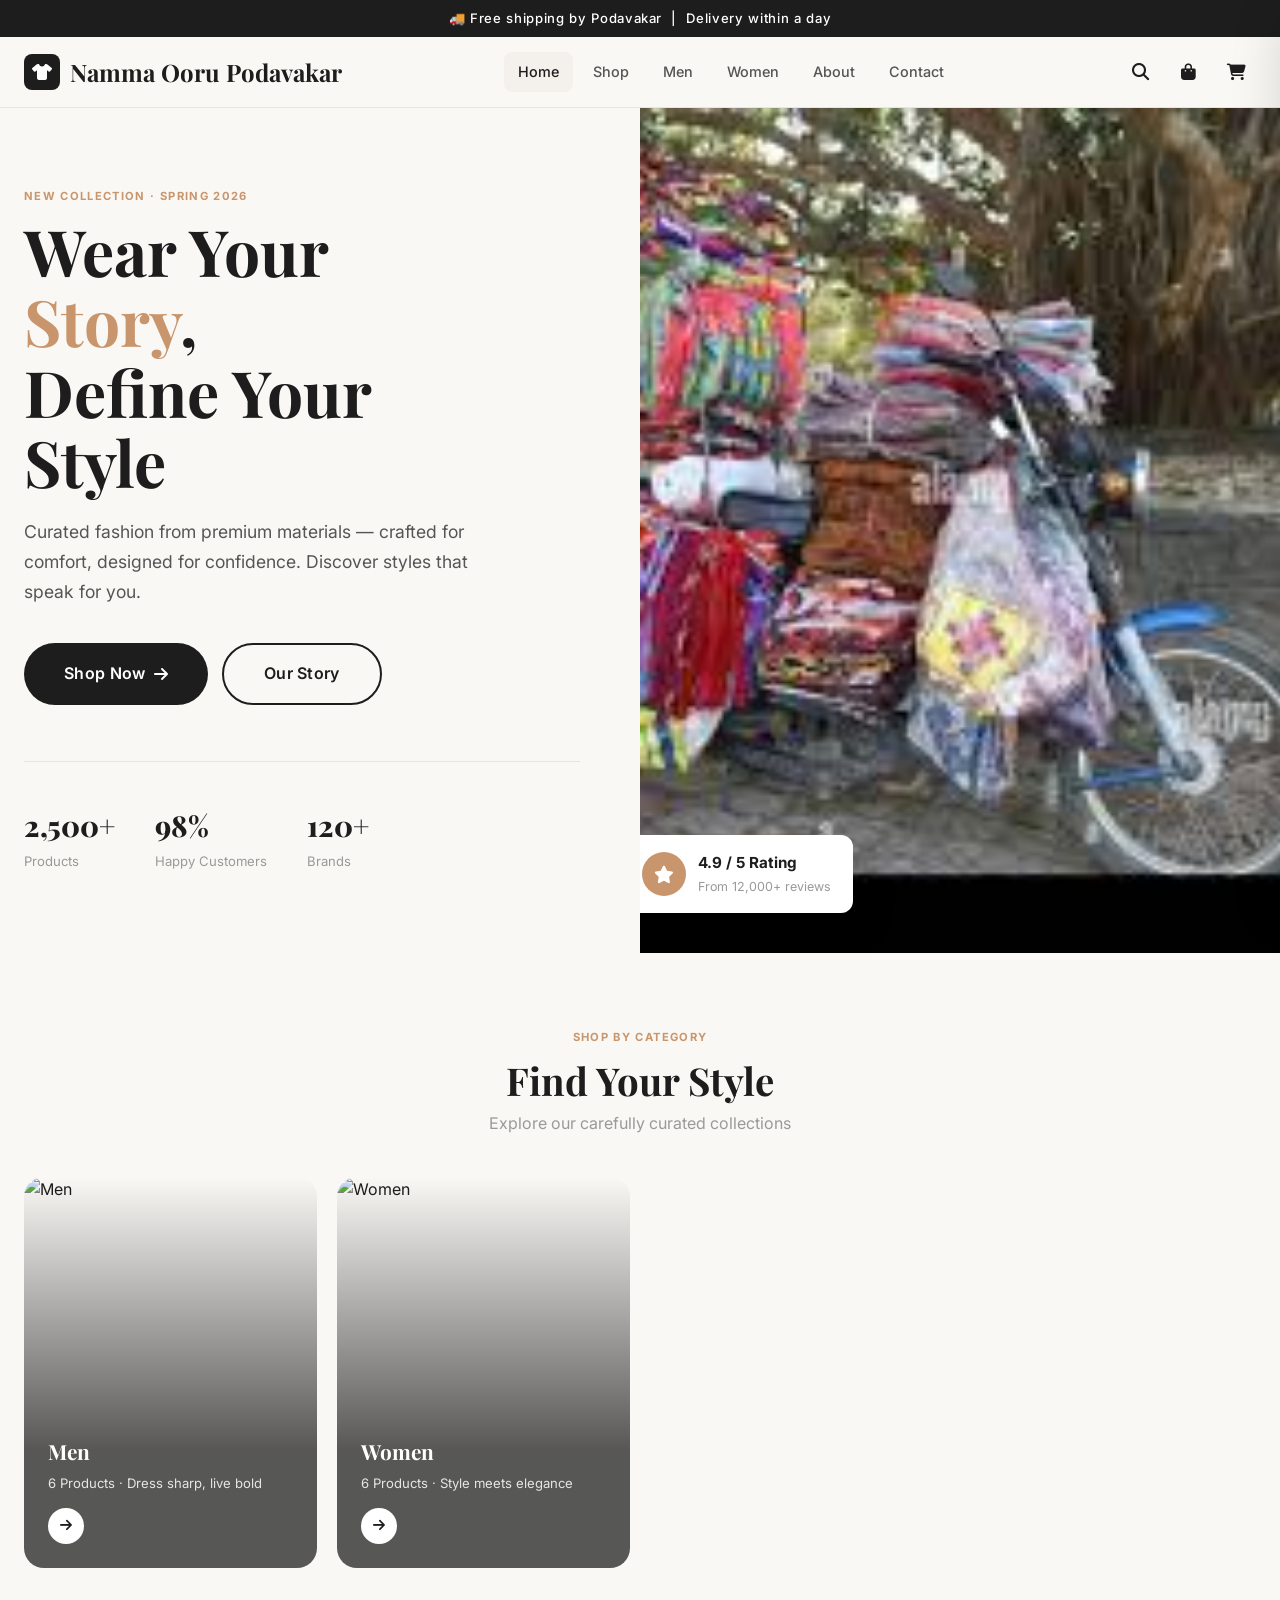
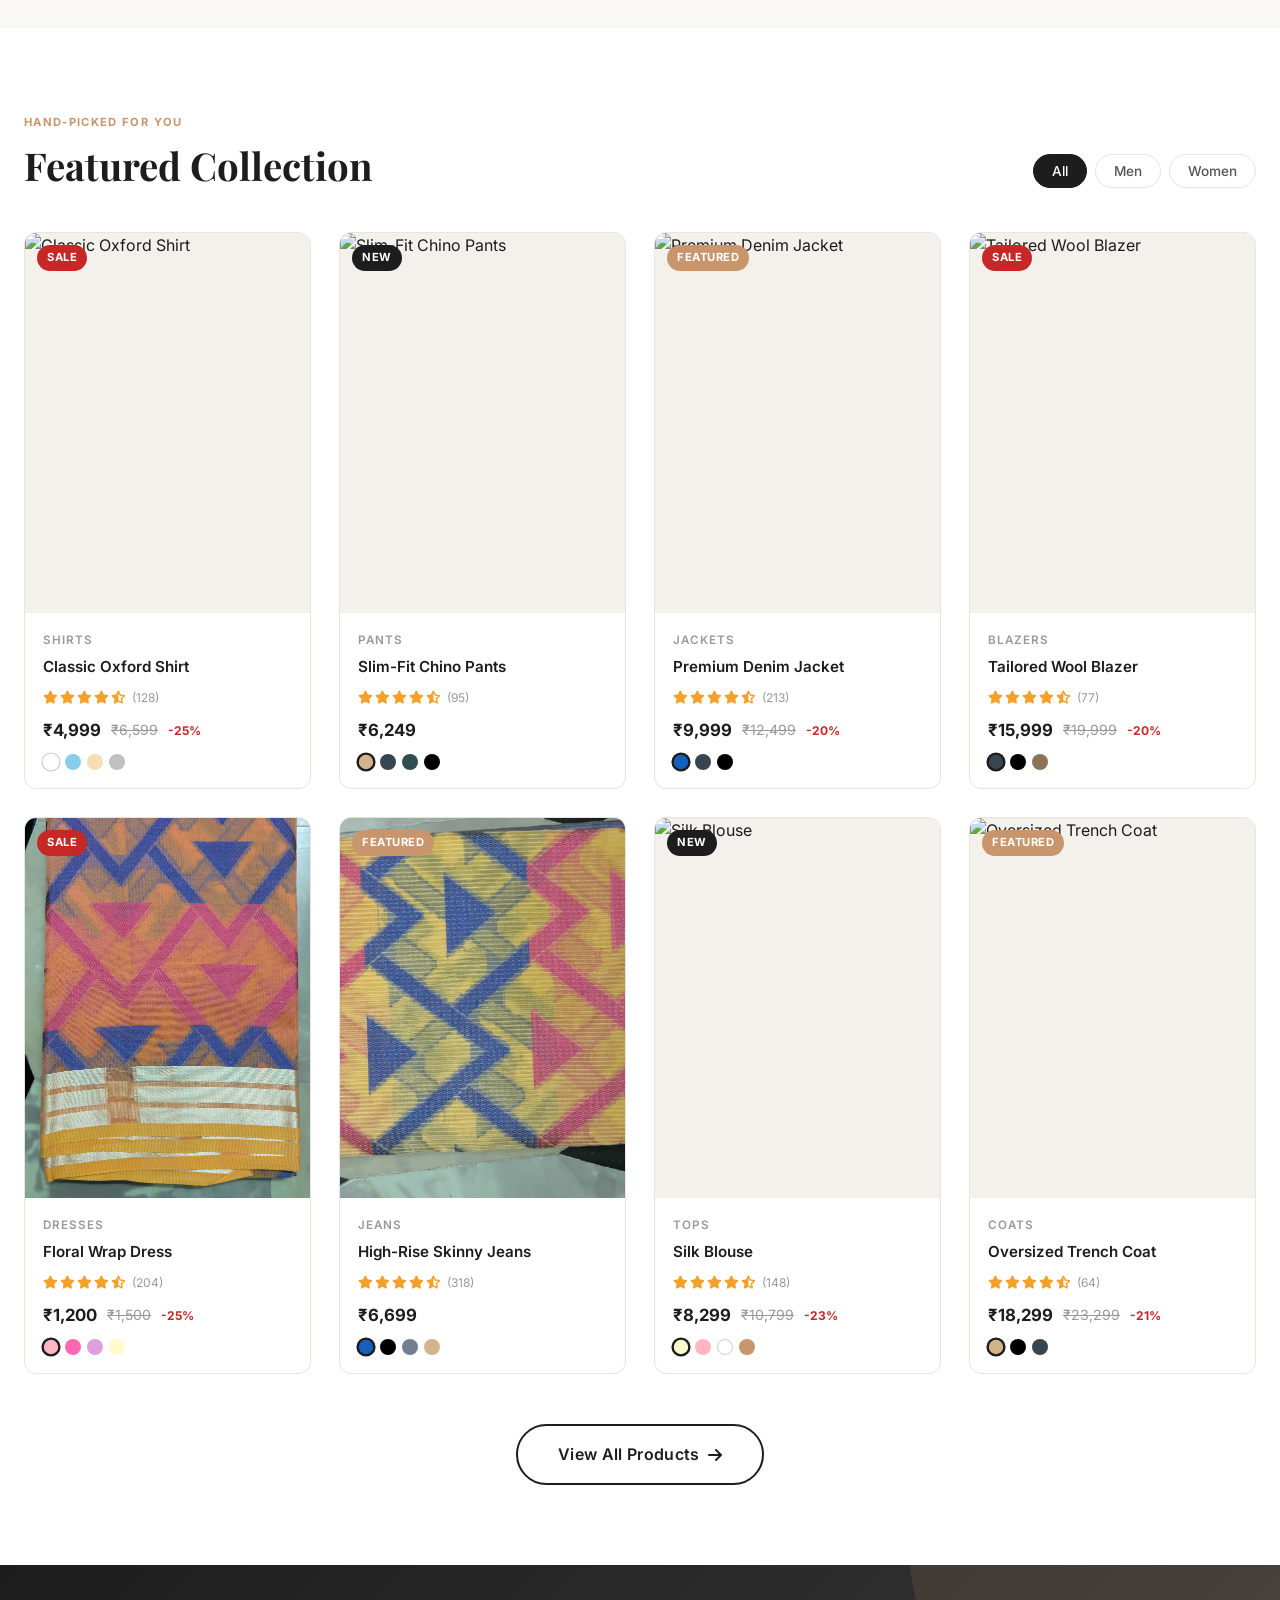
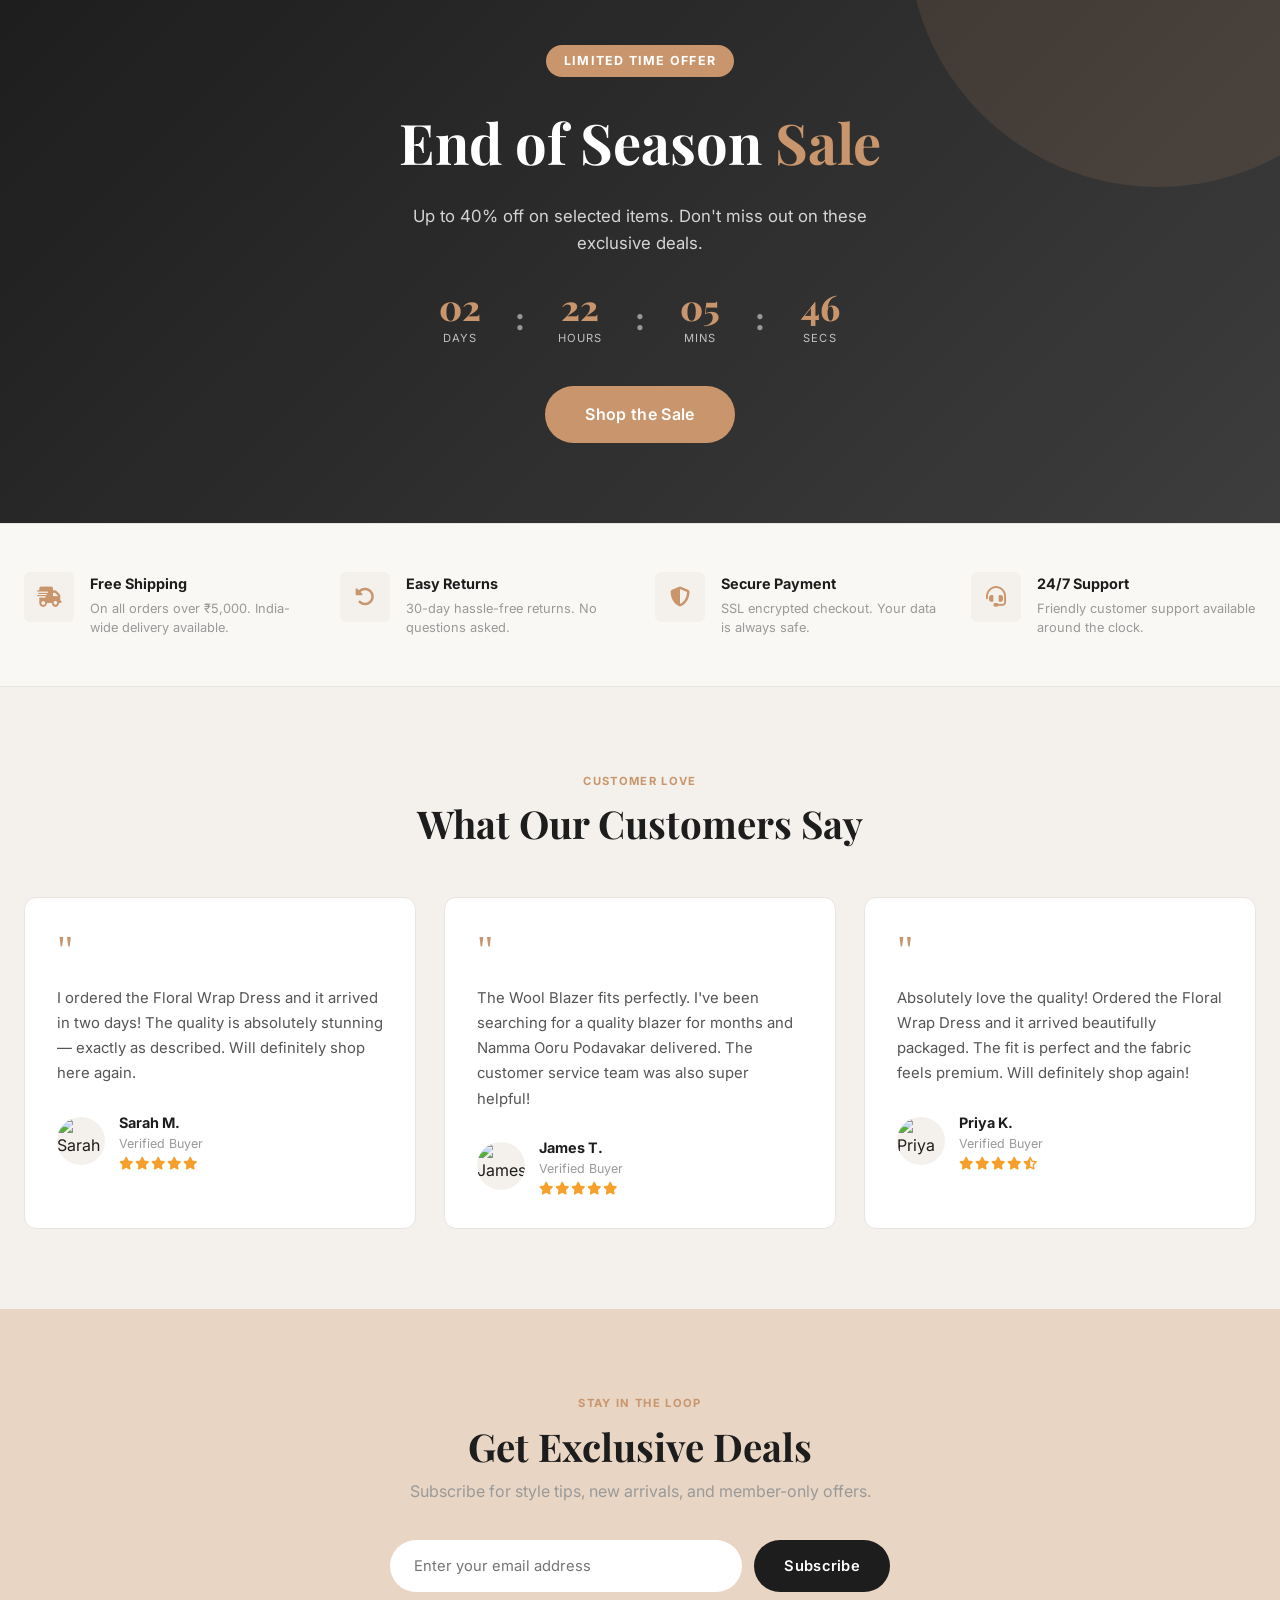
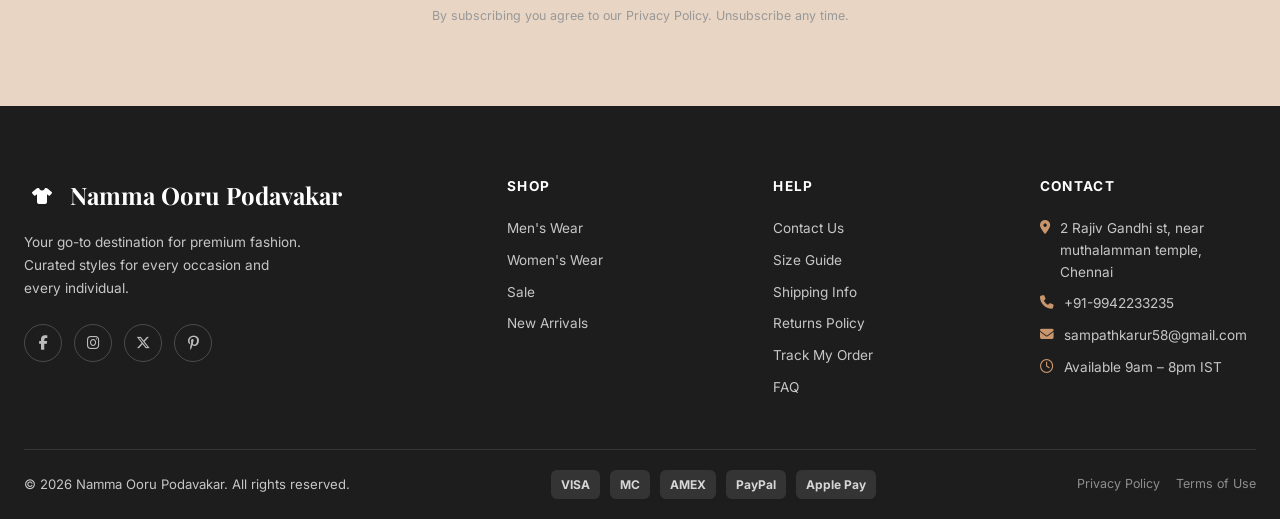
==== index.html @ 74f34538 "My first commit" ====
<!DOCTYPE html>
<html lang="en">
<head>
  <meta charset="UTF-8">
  <meta name="viewport" content="width=device-width, initial-scale=1.0">
  <meta name="description" content="Namma Ooru Podavakar — Premium fashion for men and women. Shop the latest trends with free shipping over ₹5,000.">
  <meta name="keywords" content="fashion, clothing, men, women, online shop">
  <meta property="og:title" content="Namma Ooru Podavakar — Wear Your Story">
  <meta property="og:description" content="Premium clothing for every style and occasion.">
  <meta property="og:type" content="website">
  <title>Namma Ooru Podavakar — Wear Your Story</title>
  <!-- Fonts -->
  <link rel="preconnect" href="https://fonts.googleapis.com">
  <link rel="preconnect" href="https://fonts.gstatic.com" crossorigin>
  <link href="https://fonts.googleapis.com/css2?family=Inter:wght@400;500;600;700;800&family=Playfair+Display:wght@400;700;800&display=swap" rel="stylesheet">
  <!-- Icons -->
  <link rel="stylesheet" href="https://cdnjs.cloudflare.com/ajax/libs/font-awesome/6.5.0/css/all.min.css">
  <!-- Styles -->
  <link rel="stylesheet" href="css/style.css">
</head>
<body>

<!-- Announcement Bar -->
<div class="announcement-bar">
  🚚 Free shipping by Podavakar &nbsp;|&nbsp; Delivery within a day
</div>

<!-- Header -->
<header class="site-header" id="siteHeader">
  <div class="container">
    <div class="header-inner">
      <a href="index.html" class="logo">
        <div class="logo-icon"><i class="fa-solid fa-shirt"></i></div>
        Namma Ooru Podavakar
      </a>
      <nav class="main-nav" id="mainNav">
        <a href="index.html">Home</a>
        <a href="shop.html">Shop</a>
        <a href="shop.html?cat=men">Men</a>
        <a href="shop.html?cat=women">Women</a>
        <a href="about.html">About</a>
        <a href="contact.html">Contact</a>
      </nav>
      <div class="header-actions">
        <button class="icon-btn" aria-label="Search" id="searchToggle">
          <i class="fa-solid fa-magnifying-glass"></i>
        </button>
        <a href="cart.html" class="icon-btn" aria-label="Cart" style="position:relative;">
          <i class="fa-solid fa-bag-shopping"></i>
          <span class="cart-badge" style="display:none;">0</span>
        </a>
        <button class="icon-btn" aria-label="Open Cart Drawer" data-open-cart>
          <i class="fa-solid fa-cart-shopping"></i>
          <span class="cart-badge" style="display:none;">0</span>
        </button>
        <div class="menu-toggle" id="menuToggle" aria-label="Menu">
          <span></span><span></span><span></span>
        </div>
      </div>
    </div>
  </div>
</header>

<!-- Search Bar (hidden by default) -->
<div id="searchBar" style="display:none;background:var(--white);border-bottom:1px solid var(--border);padding:14px 0;">
  <div class="container">
    <form onsubmit="handleSearch(event)" style="display:flex;gap:10px;max-width:600px;margin:0 auto;">
      <input type="search" id="searchInput" placeholder="Search for shirts, dresses, jackets…"
        style="flex:1;padding:12px 18px;border:2px solid var(--border);border-radius:50px;font-size:.9rem;outline:none;background:var(--bg-light);">
      <button class="btn btn-primary btn-sm" type="submit">Search</button>
      <button type="button" onclick="document.getElementById('searchBar').style.display='none'" class="btn btn-outline btn-sm">✕</button>
    </form>
  </div>
</div>

<!-- ==================== HERO ==================== -->
<section class="hero">
  <div class="container" style="display:contents;">
    <div class="hero-content" style="padding-left:max(24px, calc((100vw - 1280px)/2 + 24px));">
      <span class="tag">New Collection · Spring 2026</span>
      <h1 class="hero-title">
        Wear Your<br><span>Story</span>,<br>Define Your<br>Style
      </h1>
      <p class="hero-desc">
        Curated fashion from premium materials — crafted for comfort, designed for confidence.
        Discover styles that speak for you.
      </p>
      <div class="hero-actions">
        <a href="shop.html" class="btn btn-primary btn-lg">
          Shop Now <i class="fa-solid fa-arrow-right"></i>
        </a>
        <a href="about.html" class="btn btn-outline btn-lg">Our Story</a>
      </div>
      <div class="hero-stats">
        <div class="hero-stat"><strong>2,500+</strong><span>Products</span></div>
        <div class="hero-stat"><strong>98%</strong><span>Happy Customers</span></div>
        <div class="hero-stat"><strong>120+</strong><span>Brands</span></div>
      </div>
    </div>
    <div class="hero-image">
      <img src="images/main_page.jpg" alt="Fashion model" loading="eager">
      <div class="hero-image-badge">
        <div class="badge-icon"><i class="fa-solid fa-star"></i></div>
        <div>
          <strong>4.9 / 5 Rating</strong>
          <span>From 12,000+ reviews</span>
        </div>
      </div>
    </div>
  </div>
</section>

<!-- ==================== CATEGORIES ==================== -->
<section class="categories-section section-pad" style="padding-top:70px;">
  <div class="container">
    <div class="text-center" style="margin-bottom:40px;">
      <span class="tag">Shop by Category</span>
      <h2 class="section-title">Find Your Style</h2>
      <p class="section-subtitle">Explore our carefully curated collections</p>
    </div>
    <div class="categories-grid" id="categoriesGrid">
      <!-- Rendered by JS -->
    </div>
  </div>
</section>

<!-- ==================== FEATURED PRODUCTS ==================== -->
<section class="products-section">
  <div class="container">
    <div class="section-header">
      <div>
        <span class="tag">Hand-Picked For You</span>
        <h2 class="section-title">Featured Collection</h2>
      </div>
      <div class="filter-tabs">
        <button class="filter-tab active" data-filter="all">All</button>
        <button class="filter-tab" data-filter="men">Men</button>
        <button class="filter-tab" data-filter="women">Women</button>
      </div>
    </div>
    <div class="products-grid" id="featuredGrid">
      <!-- Rendered by JS -->
    </div>
    <div class="text-center" style="margin-top:50px;">
      <a href="shop.html" class="btn btn-outline btn-lg">View All Products <i class="fa-solid fa-arrow-right"></i></a>
    </div>
  </div>
</section>

<!-- ==================== PROMO BANNER ==================== -->
<section class="promo-banner">
  <div class="container">
    <div class="promo-badge">Limited Time Offer</div>
    <h2 class="promo-title">End of Season <span>Sale</span></h2>
    <p class="promo-desc">Up to 40% off on selected items. Don't miss out on these exclusive deals.</p>
    <div class="countdown" id="countdown">
      <div class="countdown-unit"><span class="countdown-num" id="cd-days">00</span><span class="countdown-label">Days</span></div>
      <span class="countdown-sep">:</span>
      <div class="countdown-unit"><span class="countdown-num" id="cd-hours">00</span><span class="countdown-label">Hours</span></div>
      <span class="countdown-sep">:</span>
      <div class="countdown-unit"><span class="countdown-num" id="cd-mins">00</span><span class="countdown-label">Mins</span></div>
      <span class="countdown-sep">:</span>
      <div class="countdown-unit"><span class="countdown-num" id="cd-secs">00</span><span class="countdown-label">Secs</span></div>
    </div>
    <a href="shop.html?filter=sale" class="btn btn-secondary btn-lg">Shop the Sale</a>
  </div>
</section>

<!-- ==================== FEATURES ==================== -->
<section class="features-strip">
  <div class="container">
    <div class="features-grid">
      <div class="feature-item">
        <div class="feature-icon"><i class="fa-solid fa-truck-fast"></i></div>
        <div>
          <h4>Free Shipping</h4>
          <p>On all orders over ₹5,000. India-wide delivery available.</p>
        </div>
      </div>
      <div class="feature-item">
        <div class="feature-icon"><i class="fa-solid fa-rotate-left"></i></div>
        <div>
          <h4>Easy Returns</h4>
          <p>30-day hassle-free returns. No questions asked.</p>
        </div>
      </div>
      <div class="feature-item">
        <div class="feature-icon"><i class="fa-solid fa-shield-halved"></i></div>
        <div>
          <h4>Secure Payment</h4>
          <p>SSL encrypted checkout. Your data is always safe.</p>
        </div>
      </div>
      <div class="feature-item">
        <div class="feature-icon"><i class="fa-solid fa-headset"></i></div>
        <div>
          <h4>24/7 Support</h4>
          <p>Friendly customer support available around the clock.</p>
        </div>
      </div>
    </div>
  </div>
</section>

<!-- ==================== TESTIMONIALS ==================== -->
<section class="testimonials-section">
  <div class="container">
    <div class="text-center">
      <span class="tag">Customer Love</span>
      <h2 class="section-title">What Our Customers Say</h2>
    </div>
    <div class="testimonials-grid">
      <div class="testimonial-card">
        <div class="testimonial-quote">"</div>
        <p class="testimonial-text">I ordered the Floral Wrap Dress and it arrived in two days! The quality is absolutely stunning — exactly as described. Will definitely shop here again.</p>
        <div class="testimonial-author">
          <img src="https://images.unsplash.com/photo-1494790108377-be9c29b29330?w=100&q=80" alt="Sarah M." class="testimonial-avatar">
          <div>
            <div class="testimonial-author-name">Sarah M.</div>
            <div class="testimonial-author-role">Verified Buyer</div>
            <div class="stars" style="font-size:.8rem;color:#f4a02a;margin-top:4px;"><i class="fa-solid fa-star"></i><i class="fa-solid fa-star"></i><i class="fa-solid fa-star"></i><i class="fa-solid fa-star"></i><i class="fa-solid fa-star"></i></div>
          </div>
        </div>
      </div>
      <div class="testimonial-card">
        <div class="testimonial-quote">"</div>
        <p class="testimonial-text">The Wool Blazer fits perfectly. I've been searching for a quality blazer for months and Namma Ooru Podavakar delivered. The customer service team was also super helpful!</p>
        <div class="testimonial-author">
          <img src="https://images.unsplash.com/photo-1500648767791-00dcc994a43e?w=100&q=80" alt="James T." class="testimonial-avatar">
          <div>
            <div class="testimonial-author-name">James T.</div>
            <div class="testimonial-author-role">Verified Buyer</div>
            <div class="stars" style="font-size:.8rem;color:#f4a02a;margin-top:4px;"><i class="fa-solid fa-star"></i><i class="fa-solid fa-star"></i><i class="fa-solid fa-star"></i><i class="fa-solid fa-star"></i><i class="fa-solid fa-star"></i></div>
          </div>
        </div>
      </div>
      <div class="testimonial-card">
        <div class="testimonial-quote">"</div>
        <p class="testimonial-text">Absolutely love the quality! Ordered the Floral Wrap Dress and it arrived beautifully packaged. The fit is perfect and the fabric feels premium. Will definitely shop again!</p>
        <div class="testimonial-author">
          <img src="https://images.unsplash.com/photo-1580489944761-15a19d654956?w=100&q=80" alt="Priya K." class="testimonial-avatar">
          <div>
            <div class="testimonial-author-name">Priya K.</div>
            <div class="testimonial-author-role">Verified Buyer</div>
            <div class="stars" style="font-size:.8rem;color:#f4a02a;margin-top:4px;"><i class="fa-solid fa-star"></i><i class="fa-solid fa-star"></i><i class="fa-solid fa-star"></i><i class="fa-solid fa-star"></i><i class="fa-solid fa-star-half-stroke"></i></div>
          </div>
        </div>
      </div>
    </div>
  </div>
</section>

<!-- ==================== NEWSLETTER ==================== -->
<section class="newsletter-section">
  <div class="container">
    <span class="tag">Stay In The Loop</span>
    <h2 class="section-title">Get Exclusive Deals</h2>
    <p class="section-subtitle">Subscribe for style tips, new arrivals, and member-only offers.</p>
    <form class="newsletter-form" onsubmit="handleNewsletter(event)">
      <input type="email" placeholder="Enter your email address" required autocomplete="email">
      <button type="submit" class="btn btn-primary">Subscribe</button>
    </form>
    <p class="newsletter-privacy">By subscribing you agree to our <a href="#">Privacy Policy</a>. Unsubscribe any time.</p>
  </div>
</section>

<!-- ==================== FOOTER ==================== -->
<footer class="site-footer">
  <div class="container">
    <div class="footer-grid">
      <div class="footer-brand">
        <a href="index.html" class="logo"><div class="logo-icon"><i class="fa-solid fa-shirt"></i></div>Namma Ooru Podavakar</a>
        <p class="footer-desc">Your go-to destination for premium fashion. Curated styles for every occasion and every individual.</p>
        <div class="footer-social">
          <a class="social-btn" href="#" aria-label="Facebook"><i class="fa-brands fa-facebook-f"></i></a>
          <a class="social-btn" href="#" aria-label="Instagram"><i class="fa-brands fa-instagram"></i></a>
          <a class="social-btn" href="#" aria-label="Twitter/X"><i class="fa-brands fa-x-twitter"></i></a>
          <a class="social-btn" href="#" aria-label="Pinterest"><i class="fa-brands fa-pinterest-p"></i></a>
        </div>
      </div>
      <div class="footer-col">
        <h4>Shop</h4>
        <div class="footer-links">
          <a href="shop.html?cat=men">Men's Wear</a>
          <a href="shop.html?cat=women">Women's Wear</a>
          <a href="shop.html?filter=sale">Sale</a>
          <a href="shop.html?filter=new">New Arrivals</a>
        </div>
      </div>
      <div class="footer-col">
        <h4>Help</h4>
        <div class="footer-links">
          <a href="contact.html">Contact Us</a>
          <a href="#">Size Guide</a>
          <a href="#">Shipping Info</a>
          <a href="#">Returns Policy</a>
          <a href="#">Track My Order</a>
          <a href="#">FAQ</a>
        </div>
      </div>
      <div class="footer-col">
        <h4>Contact</h4>
        <div class="footer-contact-item"><i class="fa-solid fa-location-dot"></i><span>2 Rajiv Gandhi st, near muthalamman temple, Chennai</span></div>
        <div class="footer-contact-item"><i class="fa-solid fa-phone"></i><span>+91-9942233235</span></div>
        <div class="footer-contact-item"><i class="fa-solid fa-envelope"></i><span>sampathkarur58@gmail.com</span></div>
        <div class="footer-contact-item"><i class="fa-regular fa-clock"></i><span>Available 9am – 8pm IST</span></div>
      </div>
    </div>
    <div class="footer-bottom">
      <span>© 2026 Namma Ooru Podavakar. All rights reserved.</span>
      <div class="footer-payment">
        <span class="payment-icon">VISA</span>
        <span class="payment-icon">MC</span>
        <span class="payment-icon">AMEX</span>
        <span class="payment-icon">PayPal</span>
        <span class="payment-icon">Apple Pay</span>
      </div>
      <div style="display:flex;gap:16px;font-size:.78rem;">
        <a href="#" style="color:rgba(255,255,255,.5)">Privacy Policy</a>
        <a href="#" style="color:rgba(255,255,255,.5)">Terms of Use</a>
      </div>
    </div>
  </div>
</footer>

<!-- Cart Drawer -->
<div class="cart-overlay" id="cartOverlay"></div>
<aside class="cart-drawer" id="cartDrawer">
  <div class="drawer-header">
    <h3><i class="fa-solid fa-bag-shopping" style="color:var(--secondary);margin-right:8px;"></i> Your Cart</h3>
    <button class="drawer-close" id="drawerClose" aria-label="Close cart"><i class="fa-solid fa-xmark"></i></button>
  </div>
  <div class="drawer-body"></div>
  <div class="drawer-footer">
    <div class="drawer-total"><span>Subtotal</span><span>₹0</span></div>
    <a href="cart.html" class="btn btn-outline btn-block" style="margin-bottom:10px;">View Cart</a>
    <a href="checkout.html" class="btn btn-primary btn-block">Checkout <i class="fa-solid fa-lock" style="font-size:.75rem;"></i></a>
  </div>
</aside>

<!-- Scripts -->
<script src="js/config.js"></script>
<script src="js/data.js"></script>
<script src="js/cart.js"></script>
<script src="js/app.js"></script>
<script>
  // Search toggle
  document.getElementById("searchToggle").addEventListener("click", () => {
    const bar = document.getElementById("searchBar");
    bar.style.display = bar.style.display === "none" ? "block" : "none";
    if (bar.style.display === "block") document.getElementById("searchInput").focus();
  });

  function handleSearch(e) {
    e.preventDefault();
    const q = document.getElementById("searchInput").value.trim();
    if (q) window.location.href = `shop.html?q=${encodeURIComponent(q)}`;
  }

  function handleNewsletter(e) {
    e.preventDefault();
    const email = e.target.querySelector("input[type='email']").value;
    showToast(`Thanks! You're now subscribed with ${email}`, "success");
    e.target.reset();
  }
</script>
</body>
</html>
---- css/style.css ----
/* ============================================================
   StyleHub E-Commerce — Master Stylesheet
   ============================================================ */

/* ---------- CSS Variables ---------- */
:root {
  --primary:       #1d1d1d;
  --secondary:     #c8956c;
  --accent:        #e8d5c4;
  --bg-light:      #faf8f5;
  --bg-section:    #f4f1ec;
  --white:         #ffffff;
  --text-dark:     #1d1d1d;
  --text-mid:      #555555;
  --text-muted:    #999999;
  --border:        #e8e4df;
  --success:       #2e7d32;
  --danger:        #c62828;
  --warning:       #f57c00;
  --shadow-sm:     0 2px 8px rgba(0,0,0,.07);
  --shadow-md:     0 6px 24px rgba(0,0,0,.10);
  --shadow-lg:     0 16px 48px rgba(0,0,0,.14);
  --radius-sm:     6px;
  --radius-md:     12px;
  --radius-lg:     20px;
  --transition:    all .25s ease;
  --font-main:     'Inter', sans-serif;
  --font-heading:  'Playfair Display', serif;
}

/* ---------- Reset & Base ---------- */
*, *::before, *::after { box-sizing: border-box; margin: 0; padding: 0; }

html { scroll-behavior: smooth; font-size: 16px; }

body {
  font-family: var(--font-main);
  color: var(--text-dark);
  background: var(--bg-light);
  line-height: 1.6;
  -webkit-font-smoothing: antialiased;
}

a { color: inherit; text-decoration: none; }
img { max-width: 100%; display: block; }
ul { list-style: none; }
button { cursor: pointer; border: none; background: none; font-family: inherit; }
input, select, textarea { font-family: inherit; }

/* ---------- Utility Classes ---------- */
.container { max-width: 1280px; margin: 0 auto; padding: 0 24px; }
.section-pad { padding: 80px 0; }
.text-center { text-align: center; }
.hidden { display: none !important; }
.flex { display: flex; }
.flex-center { display: flex; align-items: center; justify-content: center; }
.grid { display: grid; }

/* ---------- Typography ---------- */
.section-title {
  font-family: var(--font-heading);
  font-size: clamp(1.8rem, 3vw, 2.6rem);
  font-weight: 700;
  line-height: 1.2;
  color: var(--text-dark);
}
.section-subtitle {
  font-size: 1rem;
  color: var(--text-muted);
  margin-top: 8px;
}
.tag {
  display: inline-block;
  font-size: .7rem;
  font-weight: 700;
  letter-spacing: .12em;
  text-transform: uppercase;
  color: var(--secondary);
  margin-bottom: 10px;
}

/* ---------- Buttons ---------- */
.btn {
  display: inline-flex;
  align-items: center;
  justify-content: center;
  gap: 8px;
  padding: 13px 30px;
  border-radius: 50px;
  font-size: .92rem;
  font-weight: 600;
  letter-spacing: .02em;
  transition: var(--transition);
  white-space: nowrap;
}
.btn-primary {
  background: var(--primary);
  color: var(--white);
}
.btn-primary:hover {
  background: #333;
  transform: translateY(-2px);
  box-shadow: var(--shadow-md);
}
.btn-secondary {
  background: var(--secondary);
  color: var(--white);
}
.btn-secondary:hover {
  background: #b07d55;
  transform: translateY(-2px);
  box-shadow: var(--shadow-md);
}
.btn-outline {
  background: transparent;
  color: var(--primary);
  border: 2px solid var(--primary);
}
.btn-outline:hover {
  background: var(--primary);
  color: var(--white);
}
.btn-outline-white {
  background: transparent;
  color: var(--white);
  border: 2px solid rgba(255,255,255,.7);
}
.btn-outline-white:hover {
  background: var(--white);
  color: var(--primary);
}
.btn-sm { padding: 9px 20px; font-size: .82rem; }
.btn-lg { padding: 16px 40px; font-size: 1rem; }
.btn-block { width: 100%; }

/* ============================================================
   HEADER & NAVIGATION
   ============================================================ */
.site-header {
  position: sticky;
  top: 0;
  z-index: 1000;
  background: rgba(250,248,245,.95);
  backdrop-filter: blur(12px);
  border-bottom: 1px solid var(--border);
  transition: var(--transition);
}
.site-header.scrolled { box-shadow: var(--shadow-sm); }

.header-inner {
  display: flex;
  align-items: center;
  justify-content: space-between;
  height: 70px;
}

/* Logo */
.logo {
  display: flex;
  align-items: center;
  gap: 10px;
  font-family: var(--font-heading);
  font-size: 1.5rem;
  font-weight: 700;
  color: var(--primary);
}
.logo-icon {
  width: 36px;
  height: 36px;
  background: var(--primary);
  border-radius: 8px;
  display: flex;
  align-items: center;
  justify-content: center;
  color: var(--white);
  font-size: 1rem;
}

/* Nav */
.main-nav { display: flex; align-items: center; gap: 6px; }
.main-nav a {
  padding: 8px 14px;
  border-radius: 8px;
  font-size: .9rem;
  font-weight: 500;
  color: var(--text-mid);
  transition: var(--transition);
}
.main-nav a:hover, .main-nav a.active {
  color: var(--primary);
  background: var(--bg-section);
}

/* Header Actions */
.header-actions { display: flex; align-items: center; gap: 8px; }
.icon-btn {
  display: flex;
  align-items: center;
  justify-content: center;
  width: 40px;
  height: 40px;
  border-radius: 10px;
  color: var(--text-dark);
  font-size: 1.05rem;
  transition: var(--transition);
  position: relative;
}
.icon-btn:hover { background: var(--bg-section); color: var(--secondary); }
.cart-badge {
  position: absolute;
  top: 3px; right: 3px;
  width: 18px; height: 18px;
  background: var(--secondary);
  color: var(--white);
  border-radius: 50%;
  font-size: .62rem;
  font-weight: 700;
  display: flex;
  align-items: center;
  justify-content: center;
}

/* Mobile menu toggle */
.menu-toggle {
  display: none;
  flex-direction: column;
  gap: 5px;
  padding: 8px;
  border-radius: 8px;
  cursor: pointer;
}
.menu-toggle span {
  width: 22px;
  height: 2px;
  background: var(--text-dark);
  border-radius: 2px;
  transition: var(--transition);
}
.menu-toggle.open span:nth-child(1) { transform: rotate(45deg) translate(5px, 5px); }
.menu-toggle.open span:nth-child(2) { opacity: 0; }
.menu-toggle.open span:nth-child(3) { transform: rotate(-45deg) translate(5px, -5px); }

/* Announcement bar */
.announcement-bar {
  background: var(--primary);
  color: var(--white);
  text-align: center;
  padding: 8px;
  font-size: .82rem;
  font-weight: 500;
  letter-spacing: .05em;
}
.announcement-bar a { color: var(--secondary); text-decoration: underline; }

/* ============================================================
   HERO SECTION
   ============================================================ */
.hero {
  min-height: 90vh;
  display: grid;
  grid-template-columns: 1fr 1fr;
  gap: 0;
  overflow: hidden;
}
.hero-content {
  display: flex;
  flex-direction: column;
  justify-content: center;
  padding: 80px 60px 80px 0;
}
.hero-title {
  font-family: var(--font-heading);
  font-size: clamp(2.8rem, 5vw, 4.5rem);
  font-weight: 700;
  line-height: 1.1;
  color: var(--text-dark);
  margin-bottom: 20px;
}
.hero-title span { color: var(--secondary); }
.hero-desc {
  font-size: 1.1rem;
  color: var(--text-mid);
  max-width: 460px;
  margin-bottom: 36px;
  line-height: 1.7;
}
.hero-actions { display: flex; gap: 14px; flex-wrap: wrap; }
.hero-stats {
  display: flex;
  gap: 40px;
  margin-top: 56px;
  padding-top: 40px;
  border-top: 1px solid var(--border);
}
.hero-stat strong {
  display: block;
  font-size: 1.8rem;
  font-weight: 800;
  color: var(--text-dark);
  font-family: var(--font-heading);
}
.hero-stat span { font-size: .82rem; color: var(--text-muted); }

.hero-image {
  position: relative;
  background: var(--bg-section);
  overflow: hidden;
}
.hero-image img {
  width: 100%;
  height: 100%;
  object-fit: cover;
}
.hero-image-badge {
  position: absolute;
  bottom: 40px;
  left: -20px;
  background: var(--white);
  border-radius: var(--radius-md);
  padding: 16px 22px;
  box-shadow: var(--shadow-lg);
  display: flex;
  align-items: center;
  gap: 12px;
  font-size: .85rem;
}
.hero-image-badge .badge-icon {
  width: 44px; height: 44px;
  background: var(--secondary);
  border-radius: 50%;
  display: flex;
  align-items: center;
  justify-content: center;
  color: var(--white);
  font-size: 1.1rem;
}
.hero-image-badge strong { display: block; font-size: .95rem; }
.hero-image-badge span { color: var(--text-muted); font-size: .78rem; }

/* ============================================================
   CATEGORY STRIPS
   ============================================================ */
.categories-section { padding: 60px 0; }
.categories-grid {
  display: grid;
  grid-template-columns: repeat(4, 1fr);
  gap: 20px;
  margin-top: 40px;
}
.category-card {
  position: relative;
  border-radius: var(--radius-lg);
  overflow: hidden;
  aspect-ratio: 3/4;
  cursor: pointer;
  transition: var(--transition);
}
.category-card:hover { transform: translateY(-6px); box-shadow: var(--shadow-lg); }
.category-card img {
  width: 100%;
  height: 100%;
  object-fit: cover;
  transition: transform .4s ease;
}
.category-card:hover img { transform: scale(1.06); }
.category-card-overlay {
  position: absolute;
  inset: 0;
  background: linear-gradient(to top, rgba(0,0,0,.65) 30%, transparent);
  display: flex;
  flex-direction: column;
  justify-content: flex-end;
  padding: 24px;
  color: var(--white);
}
.category-card-overlay h3 { font-family: var(--font-heading); font-size: 1.3rem; font-weight: 700; }
.category-card-overlay span { font-size: .82rem; opacity: .85; margin-top: 4px; display: block; }
.category-card-overlay .cat-arrow {
  width: 36px; height: 36px;
  background: var(--white);
  border-radius: 50%;
  display: flex;
  align-items: center;
  justify-content: center;
  color: var(--primary);
  margin-top: 14px;
  font-size: .85rem;
  transition: var(--transition);
}
.category-card:hover .cat-arrow { background: var(--secondary); color: var(--white); }

/* ============================================================
   PRODUCT CARDS & GRIDS
   ============================================================ */
.products-section { padding: 80px 0; background: var(--white); }
.section-header {
  display: flex;
  align-items: flex-end;
  justify-content: space-between;
  margin-bottom: 44px;
  flex-wrap: wrap;
  gap: 16px;
}
.filter-tabs { display: flex; gap: 8px; flex-wrap: wrap; }
.filter-tab {
  padding: 8px 18px;
  border-radius: 50px;
  font-size: .85rem;
  font-weight: 500;
  color: var(--text-mid);
  border: 1.5px solid var(--border);
  transition: var(--transition);
  cursor: pointer;
}
.filter-tab:hover, .filter-tab.active {
  background: var(--primary);
  color: var(--white);
  border-color: var(--primary);
}

.products-grid {
  display: grid;
  grid-template-columns: repeat(4, 1fr);
  gap: 28px;
}

.product-card {
  background: var(--white);
  border-radius: var(--radius-md);
  overflow: hidden;
  border: 1px solid var(--border);
  transition: var(--transition);
  position: relative;
}
.product-card:hover {
  transform: translateY(-6px);
  box-shadow: var(--shadow-lg);
}
.product-card-image {
  position: relative;
  aspect-ratio: 3/4;
  overflow: hidden;
  background: var(--bg-section);
}
.product-card-image img {
  width: 100%;
  height: 100%;
  object-fit: cover;
  transition: transform .4s ease;
}
.product-card:hover .product-card-image img { transform: scale(1.07); }

.product-badge {
  position: absolute;
  top: 12px;
  left: 12px;
  padding: 4px 10px;
  border-radius: 50px;
  font-size: .7rem;
  font-weight: 700;
  letter-spacing: .05em;
  text-transform: uppercase;
}
.badge-new { background: var(--primary); color: var(--white); }
.badge-sale { background: var(--danger); color: var(--white); }
.badge-featured { background: var(--secondary); color: var(--white); }

.product-actions {
  position: absolute;
  top: 12px;
  right: 12px;
  display: flex;
  flex-direction: column;
  gap: 8px;
  opacity: 0;
  transform: translateX(10px);
  transition: var(--transition);
}
.product-card:hover .product-actions { opacity: 1; transform: translateX(0); }
.product-action-btn {
  width: 38px;
  height: 38px;
  background: var(--white);
  border-radius: 50%;
  display: flex;
  align-items: center;
  justify-content: center;
  font-size: .9rem;
  color: var(--text-dark);
  box-shadow: var(--shadow-sm);
  transition: var(--transition);
  cursor: pointer;
  border: none;
}
.product-action-btn:hover { background: var(--secondary); color: var(--white); }
.product-action-btn.wishlisted { background: var(--danger) !important; color: var(--white) !important; }

.product-card-quick-add {
  position: absolute;
  bottom: 0;
  left: 0;
  right: 0;
  background: var(--primary);
  color: var(--white);
  text-align: center;
  padding: 12px;
  font-size: .85rem;
  font-weight: 600;
  letter-spacing: .05em;
  transform: translateY(100%);
  transition: var(--transition);
  cursor: pointer;
}
.product-card:hover .product-card-quick-add { transform: translateY(0); }

.product-card-body { padding: 18px; }
.product-card-category {
  font-size: .73rem;
  font-weight: 600;
  letter-spacing: .08em;
  text-transform: uppercase;
  color: var(--text-muted);
  margin-bottom: 6px;
}
.product-card-name {
  font-size: .95rem;
  font-weight: 600;
  color: var(--text-dark);
  margin-bottom: 8px;
  white-space: nowrap;
  overflow: hidden;
  text-overflow: ellipsis;
}
.product-card-name a:hover { color: var(--secondary); }
.product-card-rating { display: flex; align-items: center; gap: 6px; margin-bottom: 10px; }
.stars { color: #f4a02a; font-size: .82rem; display: flex; gap: 2px; }
.rating-count { font-size: .75rem; color: var(--text-muted); }
.product-card-price { display: flex; align-items: center; gap: 10px; }
.price-current { font-size: 1.05rem; font-weight: 700; color: var(--text-dark); }
.price-original { font-size: .88rem; color: var(--text-muted); text-decoration: line-through; }
.price-discount { font-size: .75rem; font-weight: 700; color: var(--danger); }
.product-card-colors {
  display: flex;
  gap: 6px;
  margin-top: 10px;
}
.color-dot {
  width: 16px;
  height: 16px;
  border-radius: 50%;
  border: 2px solid transparent;
  cursor: pointer;
  transition: var(--transition);
}
.color-dot:hover, .color-dot.active { border-color: var(--text-dark); transform: scale(1.2); }

/* ============================================================
   BANNER / PROMO STRIP
   ============================================================ */
.promo-banner {
  padding: 80px 0;
  background: linear-gradient(135deg, var(--primary) 0%, #3d3d3d 100%);
  color: var(--white);
  text-align: center;
  position: relative;
  overflow: hidden;
}
.promo-banner::before {
  content: '';
  position: absolute;
  top: -50%;
  right: -10%;
  width: 500px;
  height: 500px;
  background: rgba(200,149,108,.12);
  border-radius: 50%;
}
.promo-badge {
  display: inline-block;
  background: var(--secondary);
  color: var(--white);
  padding: 6px 18px;
  border-radius: 50px;
  font-size: .78rem;
  font-weight: 700;
  letter-spacing: .1em;
  text-transform: uppercase;
  margin-bottom: 20px;
}
.promo-title {
  font-family: var(--font-heading);
  font-size: clamp(2rem, 5vw, 3.5rem);
  font-weight: 700;
  margin-bottom: 16px;
}
.promo-title span { color: var(--secondary); }
.promo-desc { font-size: 1.05rem; opacity: .8; max-width: 500px; margin: 0 auto 32px; }
.countdown {
  display: flex;
  justify-content: center;
  gap: 20px;
  margin-bottom: 36px;
}
.countdown-unit {
  text-align: center;
  min-width: 72px;
}
.countdown-num {
  display: block;
  font-size: 2.2rem;
  font-weight: 800;
  font-family: var(--font-heading);
  color: var(--secondary);
  line-height: 1;
}
.countdown-label {
  font-size: .7rem;
  text-transform: uppercase;
  letter-spacing: .1em;
  opacity: .7;
  margin-top: 6px;
}
.countdown-sep { font-size: 2rem; font-weight: 700; margin-top: 4px; opacity: .5; }

/* ============================================================
   FEATURES STRIP
   ============================================================ */
.features-strip { padding: 48px 0; border-top: 1px solid var(--border); border-bottom: 1px solid var(--border); }
.features-grid {
  display: grid;
  grid-template-columns: repeat(4, 1fr);
  gap: 30px;
}
.feature-item {
  display: flex;
  align-items: flex-start;
  gap: 16px;
}
.feature-icon {
  width: 50px;
  height: 50px;
  background: var(--bg-section);
  border-radius: var(--radius-sm);
  display: flex;
  align-items: center;
  justify-content: center;
  font-size: 1.25rem;
  color: var(--secondary);
  flex-shrink: 0;
}
.feature-item h4 { font-size: .9rem; font-weight: 700; margin-bottom: 4px; }
.feature-item p { font-size: .8rem; color: var(--text-muted); line-height: 1.5; }

/* ============================================================
   TESTIMONIALS
   ============================================================ */
.testimonials-section { padding: 80px 0; background: var(--bg-section); }
.testimonials-grid {
  display: grid;
  grid-template-columns: repeat(3, 1fr);
  gap: 28px;
  margin-top: 50px;
}
.testimonial-card {
  background: var(--white);
  border-radius: var(--radius-md);
  padding: 32px;
  border: 1px solid var(--border);
  transition: var(--transition);
}
.testimonial-card:hover { box-shadow: var(--shadow-md); transform: translateY(-4px); }
.testimonial-quote { font-size: 2.5rem; color: var(--secondary); line-height: 1; margin-bottom: 16px; font-family: serif; }
.testimonial-text { font-size: .93rem; color: var(--text-mid); line-height: 1.7; margin-bottom: 24px; }
.testimonial-author { display: flex; align-items: center; gap: 14px; }
.testimonial-avatar {
  width: 48px;
  height: 48px;
  border-radius: 50%;
  object-fit: cover;
  background: var(--bg-section);
}
.testimonial-author-name { font-size: .9rem; font-weight: 700; }
.testimonial-author-role { font-size: .78rem; color: var(--text-muted); }

/* ============================================================
   NEWSLETTER
   ============================================================ */
.newsletter-section {
  padding: 80px 0;
  background: var(--accent);
  text-align: center;
}
.newsletter-section .section-title { margin-bottom: 10px; }
.newsletter-section .section-subtitle { margin-bottom: 36px; }
.newsletter-form { display: flex; gap: 12px; max-width: 500px; margin: 0 auto; }
.newsletter-form input {
  flex: 1;
  padding: 15px 22px;
  border-radius: 50px;
  border: 2px solid transparent;
  background: var(--white);
  font-size: .92rem;
  outline: none;
  transition: var(--transition);
}
.newsletter-form input:focus { border-color: var(--secondary); }
.newsletter-privacy { font-size: .78rem; color: var(--text-muted); margin-top: 14px; }

/* ============================================================
   FOOTER
   ============================================================ */
.site-footer {
  background: var(--primary);
  color: rgba(255,255,255,.75);
  padding: 70px 0 0;
}
.footer-grid {
  display: grid;
  grid-template-columns: 2fr 1fr 1fr 1fr;
  gap: 50px;
  padding-bottom: 50px;
}
.footer-brand .logo { color: var(--white); margin-bottom: 16px; }
.footer-desc { font-size: .85rem; line-height: 1.7; max-width: 280px; margin-bottom: 24px; }
.footer-social { display: flex; gap: 12px; }
.social-btn {
  width: 38px;
  height: 38px;
  border-radius: 50%;
  border: 1px solid rgba(255,255,255,.2);
  display: flex;
  align-items: center;
  justify-content: center;
  font-size: .9rem;
  color: rgba(255,255,255,.7);
  transition: var(--transition);
  cursor: pointer;
}
.social-btn:hover { background: var(--secondary); border-color: var(--secondary); color: var(--white); }
.footer-col h4 { font-size: .85rem; font-weight: 700; letter-spacing: .1em; text-transform: uppercase; color: var(--white); margin-bottom: 20px; }
.footer-links { display: flex; flex-direction: column; gap: 10px; }
.footer-links a { font-size: .85rem; transition: var(--transition); }
.footer-links a:hover { color: var(--secondary); padding-left: 4px; }
.footer-contact-item { display: flex; gap: 10px; font-size: .85rem; margin-bottom: 10px; }
.footer-contact-item i { color: var(--secondary); margin-top: 3px; }
.footer-bottom {
  border-top: 1px solid rgba(255,255,255,.1);
  padding: 20px 0;
  display: flex;
  align-items: center;
  justify-content: space-between;
  font-size: .82rem;
  flex-wrap: wrap;
  gap: 12px;
}
.footer-payment { display: flex; gap: 10px; align-items: center; }
.payment-icon {
  background: rgba(255,255,255,.1);
  padding: 5px 10px;
  border-radius: 6px;
  font-size: .75rem;
  font-weight: 700;
  color: rgba(255,255,255,.8);
}

/* ============================================================
   SHOP PAGE
   ============================================================ */
.page-hero {
  background: var(--bg-section);
  padding: 50px 0;
  text-align: center;
  border-bottom: 1px solid var(--border);
}
.page-hero .breadcrumb {
  display: flex;
  justify-content: center;
  gap: 8px;
  font-size: .82rem;
  color: var(--text-muted);
  margin-bottom: 14px;
}
.page-hero .breadcrumb a:hover { color: var(--secondary); }
.page-hero .breadcrumb span { opacity: .5; }
.page-hero h1 { font-family: var(--font-heading); font-size: 2.4rem; font-weight: 700; }

.shop-layout { display: grid; grid-template-columns: 260px 1fr; gap: 40px; padding: 50px 0 80px; align-items: start; }

/* Sidebar Filters */
.shop-sidebar { position: sticky; top: 90px; }
.filter-section { margin-bottom: 32px; }
.filter-section h4 {
  font-size: .82rem;
  font-weight: 700;
  text-transform: uppercase;
  letter-spacing: .1em;
  color: var(--text-dark);
  margin-bottom: 16px;
  display: flex;
  align-items: center;
  justify-content: space-between;
}
.filter-section h4 i { cursor: pointer; color: var(--text-muted); }
.filter-check { display: flex; align-items: center; gap: 10px; margin-bottom: 10px; cursor: pointer; }
.filter-check input[type="checkbox"] { display: none; }
.filter-check-box {
  width: 18px; height: 18px;
  border: 2px solid var(--border);
  border-radius: 4px;
  display: flex;
  align-items: center;
  justify-content: center;
  transition: var(--transition);
  flex-shrink: 0;
}
.filter-check input:checked + .filter-check-box {
  background: var(--primary);
  border-color: var(--primary);
  color: var(--white);
  font-size: .65rem;
}
.filter-check-label { font-size: .87rem; color: var(--text-mid); }
.filter-check:hover .filter-check-label { color: var(--text-dark); }
.filter-colors { display: flex; flex-wrap: wrap; gap: 10px; }
.filter-color {
  width: 28px; height: 28px;
  border-radius: 50%;
  cursor: pointer;
  border: 3px solid transparent;
  transition: var(--transition);
}
.filter-color:hover, .filter-color.active { border-color: var(--text-dark); transform: scale(1.15); }
.price-range-track {
  width: 100%;
  height: 4px;
  background: var(--border);
  border-radius: 2px;
  margin: 12px 0;
}
.price-range-fill {
  height: 100%;
  background: var(--primary);
  border-radius: 2px;
  width: 70%;
}
.price-range-input { -webkit-appearance: none; appearance: none; width: 100%; height: 4px; background: transparent; outline: none; cursor: pointer; margin: 8px 0; }
.price-range-input::-webkit-slider-thumb { -webkit-appearance: none; appearance: none; width: 18px; height: 18px; border-radius: 50%; background: var(--primary); cursor: pointer; border: 3px solid var(--white); box-shadow: var(--shadow-sm); }
.price-range-labels { display: flex; justify-content: space-between; font-size: .8rem; color: var(--text-muted); }
.clear-filters { font-size: .82rem; color: var(--secondary); font-weight: 600; cursor: pointer; background: none; border: none; padding: 0; }
.clear-filters:hover { text-decoration: underline; }

/* Shop Toolbar */
.shop-toolbar {
  display: flex;
  align-items: center;
  justify-content: space-between;
  margin-bottom: 28px;
  padding: 14px 18px;
  background: var(--white);
  border-radius: var(--radius-sm);
  border: 1px solid var(--border);
  flex-wrap: wrap;
  gap: 12px;
}
.toolbar-results { font-size: .88rem; color: var(--text-muted); }
.toolbar-results strong { color: var(--text-dark); }
.toolbar-right { display: flex; align-items: center; gap: 14px; }
.sort-select {
  padding: 8px 14px;
  border: 1.5px solid var(--border);
  border-radius: 8px;
  font-size: .85rem;
  color: var(--text-dark);
  background: var(--white);
  outline: none;
  cursor: pointer;
}
.sort-select:focus { border-color: var(--secondary); }
.view-toggle { display: flex; gap: 4px; }
.view-btn {
  width: 34px; height: 34px;
  display: flex;
  align-items: center;
  justify-content: center;
  border-radius: 6px;
  font-size: .9rem;
  color: var(--text-muted);
  border: 1.5px solid var(--border);
  transition: var(--transition);
  cursor: pointer;
}
.view-btn.active, .view-btn:hover { background: var(--primary); color: var(--white); border-color: var(--primary); }

/* List view */
.products-grid.list-view { grid-template-columns: 1fr; }
.products-grid.list-view .product-card { display: grid; grid-template-columns: 200px 1fr; }
.products-grid.list-view .product-card-image { aspect-ratio: 1; }
.products-grid.list-view .product-card-body { padding: 24px 28px; display: flex; flex-direction: column; justify-content: center; }

/* Pagination */
.pagination { display: flex; justify-content: center; gap: 8px; margin-top: 50px; }
.page-btn {
  width: 40px; height: 40px;
  display: flex;
  align-items: center;
  justify-content: center;
  border-radius: 8px;
  font-size: .88rem;
  font-weight: 500;
  border: 1.5px solid var(--border);
  color: var(--text-mid);
  transition: var(--transition);
  cursor: pointer;
  background: var(--white);
}
.page-btn.active, .page-btn:hover { background: var(--primary); color: var(--white); border-color: var(--primary); }
.page-btn:disabled { opacity: .4; cursor: not-allowed; }

/* ============================================================
   PRODUCT DETAIL PAGE
   ============================================================ */
.product-detail-section { padding: 50px 0 80px; }
.product-detail-grid { display: grid; grid-template-columns: 1fr 1fr; gap: 60px; align-items: start; }

/* Gallery */
.product-gallery { position: sticky; top: 90px; }
.gallery-main {
  border-radius: var(--radius-md);
  overflow: hidden;
  background: var(--bg-section);
  aspect-ratio: 3/4;
  margin-bottom: 14px;
}
.gallery-main img { width: 100%; height: 100%; object-fit: cover; }
.gallery-thumbs { display: flex; gap: 10px; }
.gallery-thumb {
  width: 80px;
  aspect-ratio: 1;
  border-radius: 10px;
  overflow: hidden;
  cursor: pointer;
  border: 2px solid transparent;
  transition: var(--transition);
  background: var(--bg-section);
}
.gallery-thumb img { width: 100%; height: 100%; object-fit: cover; }
.gallery-thumb.active, .gallery-thumb:hover { border-color: var(--secondary); }

/* Product Info */
.product-info { padding-top: 10px; }
.product-info-category { font-size: .75rem; font-weight: 700; letter-spacing: .1em; text-transform: uppercase; color: var(--secondary); margin-bottom: 10px; }
.product-info-title { font-family: var(--font-heading); font-size: 2.1rem; font-weight: 700; line-height: 1.2; margin-bottom: 14px; }
.product-info-rating { display: flex; align-items: center; gap: 10px; margin-bottom: 20px; font-size: .88rem; color: var(--text-mid); }
.product-info-price { display: flex; align-items: baseline; gap: 14px; margin-bottom: 28px; }
.product-info-price .price-current { font-size: 1.9rem; font-weight: 800; }
.product-info-price .price-original { font-size: 1.1rem; }
.product-info-description { font-size: .93rem; color: var(--text-mid); line-height: 1.75; margin-bottom: 28px; }

/* Size Selector */
.option-label { font-size: .82rem; font-weight: 700; text-transform: uppercase; letter-spacing: .08em; margin-bottom: 12px; display: flex; justify-content: space-between; }
.option-label a { color: var(--secondary); font-weight: 500; text-decoration: underline; }
.size-options { display: flex; gap: 10px; flex-wrap: wrap; margin-bottom: 24px; }
.size-btn {
  min-width: 50px;
  height: 44px;
  padding: 0 14px;
  border-radius: 10px;
  border: 2px solid var(--border);
  font-size: .88rem;
  font-weight: 600;
  color: var(--text-dark);
  background: var(--white);
  cursor: pointer;
  transition: var(--transition);
}
.size-btn:hover, .size-btn.active { background: var(--primary); color: var(--white); border-color: var(--primary); }
.size-btn.out-of-stock { opacity: .35; cursor: not-allowed; text-decoration: line-through; }

/* Color Selector */
.product-colors { display: flex; gap: 12px; margin-bottom: 28px; }
.product-color {
  width: 36px; height: 36px;
  border-radius: 50%;
  border: 3px solid transparent;
  cursor: pointer;
  transition: var(--transition);
}
.product-color:hover, .product-color.active { border-color: var(--text-dark); transform: scale(1.1); }

/* Quantity */
.quantity-row { display: flex; align-items: center; gap: 14px; margin-bottom: 24px; }
.quantity-control {
  display: flex;
  align-items: center;
  border: 2px solid var(--border);
  border-radius: 12px;
  overflow: hidden;
}
.qty-btn {
  width: 44px; height: 44px;
  display: flex;
  align-items: center;
  justify-content: center;
  font-size: 1.1rem;
  cursor: pointer;
  background: var(--bg-section);
  border: none;
  color: var(--text-dark);
  transition: var(--transition);
}
.qty-btn:hover { background: var(--primary); color: var(--white); }
.qty-input {
  width: 60px;
  text-align: center;
  border: none;
  outline: none;
  font-size: .95rem;
  font-weight: 600;
  padding: 0 8px;
  background: var(--white);
  height: 44px;
  border-left: 2px solid var(--border);
  border-right: 2px solid var(--border);
}
.add-to-cart-row { display: flex; gap: 12px; margin-bottom: 24px; }
.add-to-cart-row .btn { flex: 1 1 auto; }
.add-to-wishlist { min-width: 52px; height: 52px; display: flex; align-items: center; justify-content: center; border: 2px solid var(--border); border-radius: 12px; font-size: 1.1rem; cursor: pointer; background: var(--white); transition: var(--transition); }
.add-to-wishlist:hover { border-color: var(--danger); color: var(--danger); }
.add-to-wishlist.active { background: var(--danger); border-color: var(--danger); color: var(--white); }

/* Product Meta */
.product-meta { border-top: 1px solid var(--border); padding-top: 20px; margin-top: 8px; }
.product-meta-item { display: flex; gap: 10px; font-size: .85rem; color: var(--text-mid); margin-bottom: 8px; }
.product-meta-item strong { color: var(--text-dark); min-width: 80px; }

/* Product Tabs */
.product-tabs-section { padding: 60px 0; border-top: 1px solid var(--border); }
.tabs-nav { display: flex; border-bottom: 2px solid var(--border); gap: 4px; margin-bottom: 36px; }
.tab-btn {
  padding: 12px 24px;
  font-size: .9rem;
  font-weight: 600;
  color: var(--text-muted);
  cursor: pointer;
  border: none;
  background: none;
  border-bottom: 3px solid transparent;
  margin-bottom: -2px;
  transition: var(--transition);
}
.tab-btn:hover, .tab-btn.active { color: var(--primary); border-bottom-color: var(--primary); }
.tab-content { display: none; }
.tab-content.active { display: block; }
.tab-content p { font-size: .93rem; color: var(--text-mid); line-height: 1.8; margin-bottom: 16px; }
.features-list { margin: 16px 0; padding-left: 16px; }
.features-list li { font-size: .9rem; color: var(--text-mid); margin-bottom: 8px; }
.size-table { width: 100%; border-collapse: collapse; font-size: .88rem; }
.size-table th, .size-table td { padding: 12px 16px; text-align: center; border: 1px solid var(--border); }
.size-table th { background: var(--bg-section); font-weight: 700; }
.size-table tr:hover { background: var(--bg-light); }

/* Reviews */
.reviews-summary { display: flex; align-items: center; gap: 40px; margin-bottom: 36px; padding: 28px; background: var(--bg-section); border-radius: var(--radius-md); }
.review-avg { text-align: center; }
.review-avg-num { font-size: 3.5rem; font-weight: 800; font-family: var(--font-heading); line-height: 1; }
.review-avg-stars { font-size: 1.2rem; color: #f4a02a; margin: 6px 0; }
.review-avg-count { font-size: .82rem; color: var(--text-muted); }
.review-bars { flex: 1; }
.review-bar-row { display: flex; align-items: center; gap: 12px; margin-bottom: 8px; font-size: .82rem; }
.review-bar-track { flex: 1; height: 8px; background: var(--border); border-radius: 4px; }
.review-bar-fill { height: 100%; background: #f4a02a; border-radius: 4px; }
.review-item { padding: 24px 0; border-bottom: 1px solid var(--border); }
.review-header { display: flex; align-items: center; gap: 14px; margin-bottom: 12px; }
.review-avatar { width: 44px; height: 44px; border-radius: 50%; background: var(--bg-section); overflow: hidden; }
.review-avatar img { width: 100%; height: 100%; object-fit: cover; }
.review-author-name { font-weight: 700; font-size: .9rem; }
.review-author-date { font-size: .78rem; color: var(--text-muted); margin-top: 2px; }
.review-text { font-size: .9rem; color: var(--text-mid); line-height: 1.7; }

/* ============================================================
   CART PAGE
   ============================================================ */
.cart-section { padding: 50px 0 80px; }
.cart-layout { display: grid; grid-template-columns: 1fr 360px; gap: 40px; align-items: start; }
.cart-header { display: flex; align-items: center; justify-content: space-between; margin-bottom: 24px; padding-bottom: 16px; border-bottom: 2px solid var(--primary); }
.cart-header h2 { font-family: var(--font-heading); font-size: 1.5rem; font-weight: 700; }
.cart-item {
  display: grid;
  grid-template-columns: 100px 1fr auto;
  gap: 20px;
  align-items: center;
  padding: 20px 0;
  border-bottom: 1px solid var(--border);
}
.cart-item-img {
  width: 100px;
  height: 120px;
  border-radius: var(--radius-sm);
  overflow: hidden;
  background: var(--bg-section);
}
.cart-item-img img { width: 100%; height: 100%; object-fit: cover; }
.cart-item-name { font-weight: 700; font-size: .95rem; margin-bottom: 5px; }
.cart-item-name a:hover { color: var(--secondary); }
.cart-item-meta { font-size: .8rem; color: var(--text-muted); margin-bottom: 12px; }
.cart-item-price { font-weight: 700; font-size: 1.05rem; }
.cart-item-right { display: flex; flex-direction: column; align-items: flex-end; gap: 12px; }
.cart-item-total { font-weight: 800; font-size: 1.1rem; }
.remove-btn { font-size: .78rem; color: var(--text-muted); cursor: pointer; display: flex; align-items: center; gap: 5px; background: none; border: none; padding: 0; }
.remove-btn:hover { color: var(--danger); }

/* Cart Summary */
.cart-summary {
  background: var(--bg-section);
  border-radius: var(--radius-md);
  padding: 28px;
  position: sticky;
  top: 90px;
  border: 1px solid var(--border);
}
.cart-summary h3 { font-family: var(--font-heading); font-size: 1.2rem; font-weight: 700; margin-bottom: 24px; padding-bottom: 14px; border-bottom: 1px solid var(--border); }
.summary-row { display: flex; justify-content: space-between; font-size: .9rem; margin-bottom: 12px; color: var(--text-mid); }
.summary-row.total { font-weight: 800; font-size: 1.05rem; color: var(--text-dark); padding-top: 14px; border-top: 2px solid var(--primary); margin-top: 4px; }
.coupon-field { display: flex; gap: 8px; margin: 20px 0; }
.coupon-field input {
  flex: 1;
  padding: 11px 16px;
  border: 2px solid var(--border);
  border-radius: 8px;
  font-size: .85rem;
  outline: none;
  background: var(--white);
}
.coupon-field input:focus { border-color: var(--secondary); }
.cart-empty {
  text-align: center;
  padding: 80px 20px;
  color: var(--text-muted);
}
.cart-empty i { font-size: 4rem; color: var(--border); margin-bottom: 20px; display: block; }
.cart-empty h3 { font-size: 1.3rem; font-weight: 700; margin-bottom: 10px; color: var(--text-dark); }
.cart-empty p { margin-bottom: 24px; }

/* ============================================================
   CHECKOUT PAGE
   ============================================================ */
.checkout-section { padding: 50px 0 80px; }
.checkout-layout { display: grid; grid-template-columns: 1fr 400px; gap: 50px; align-items: start; }
.checkout-form h2 { font-family: var(--font-heading); font-size: 1.4rem; font-weight: 700; margin-bottom: 24px; padding-bottom: 14px; border-bottom: 2px solid var(--primary); }
.form-grid { display: grid; grid-template-columns: 1fr 1fr; gap: 16px; margin-bottom: 24px; }
.form-group { display: flex; flex-direction: column; gap: 6px; }
.form-group.full { grid-column: 1 / -1; }
.form-group label { font-size: .8rem; font-weight: 700; text-transform: uppercase; letter-spacing: .08em; color: var(--text-dark); }
.form-group input, .form-group select, .form-group textarea {
  padding: 13px 16px;
  border: 2px solid var(--border);
  border-radius: 10px;
  font-size: .9rem;
  outline: none;
  transition: var(--transition);
  background: var(--white);
  color: var(--text-dark);
}
.form-group input:focus, .form-group select:focus, .form-group textarea:focus { border-color: var(--secondary); }
.form-group input::placeholder { color: var(--text-muted); }
.step-title { font-size: .82rem; font-weight: 700; text-transform: uppercase; letter-spacing: .1em; color: var(--secondary); margin-bottom: 14px; margin-top: 28px; }
.payment-methods { display: flex; flex-direction: column; gap: 12px; margin-bottom: 24px; }
.payment-method {
  display: flex;
  align-items: center;
  gap: 14px;
  padding: 16px 18px;
  border: 2px solid var(--border);
  border-radius: 12px;
  cursor: pointer;
  transition: var(--transition);
}
.payment-method:hover { border-color: var(--secondary); }
.payment-method.active { border-color: var(--primary); background: var(--bg-section); }
.payment-method input[type="radio"] { width: 18px; height: 18px; accent-color: var(--primary); }
.payment-method-icon { font-size: 1.4rem; color: var(--secondary); }
.payment-method-info strong { font-size: .88rem; display: block; }
.payment-method-info span { font-size: .78rem; color: var(--text-muted); }

/* Order Summary Panel (Checkout) */
.order-summary-panel {
  background: var(--bg-section);
  border: 1px solid var(--border);
  border-radius: var(--radius-md);
  padding: 30px;
  position: sticky;
  top: 90px;
}
.order-summary-panel h3 { font-family: var(--font-heading); font-size: 1.2rem; font-weight: 700; margin-bottom: 24px; padding-bottom: 14px; border-bottom: 1px solid var(--border); }
.order-item { display: flex; gap: 14px; padding: 12px 0; border-bottom: 1px solid var(--border); align-items: center; }
.order-item-img { width: 64px; height: 76px; border-radius: 8px; object-fit: cover; background: var(--border); flex-shrink: 0; }
.order-item-name { font-size: .88rem; font-weight: 600; flex: 1; }
.order-item-meta { font-size: .76rem; color: var(--text-muted); margin-top: 3px; }
.order-item-price { font-size: .9rem; font-weight: 700; }
.secure-badges { display: flex; gap: 16px; justify-content: center; margin-top: 20px; flex-wrap: wrap; }
.secure-badge { display: flex; align-items: center; gap: 6px; font-size: .75rem; color: var(--text-muted); }
.secure-badge i { color: var(--success); }

/* ============================================================
   ABOUT PAGE
   ============================================================ */
.about-hero { padding: 90px 0; text-align: center; background: var(--bg-section); }
.about-hero h1 { font-family: var(--font-heading); font-size: clamp(2.5rem, 5vw, 4rem); font-weight: 700; margin-bottom: 16px; }
.about-hero p { font-size: 1.1rem; color: var(--text-mid); max-width: 600px; margin: 0 auto; }
.about-story { padding: 80px 0; }
.about-story-grid { display: grid; grid-template-columns: 1fr 1fr; gap: 70px; align-items: center; }
.about-story-image { border-radius: var(--radius-lg); overflow: hidden; aspect-ratio: 4/5; }
.about-story-image img { width: 100%; height: 100%; object-fit: cover; }
.about-tag { font-size: .75rem; font-weight: 700; letter-spacing: .12em; text-transform: uppercase; color: var(--secondary); margin-bottom: 12px; }
.about-title { font-family: var(--font-heading); font-size: 2.2rem; font-weight: 700; line-height: 1.2; margin-bottom: 16px; }
.about-text { font-size: .95rem; color: var(--text-mid); line-height: 1.8; margin-bottom: 16px; }
.team-section { padding: 80px 0; background: var(--bg-section); }
.team-grid { display: grid; grid-template-columns: repeat(4, 1fr); gap: 28px; margin-top: 50px; }
.team-card { text-align: center; }
.team-avatar { width: 100%; aspect-ratio: 1; border-radius: var(--radius-md); overflow: hidden; margin-bottom: 16px; background: var(--border); }
.team-avatar img { width: 100%; height: 100%; object-fit: cover; }
.team-name { font-weight: 700; font-size: 1rem; margin-bottom: 4px; }
.team-role { font-size: .82rem; color: var(--secondary); margin-bottom: 10px; }
.team-social { display: flex; justify-content: center; gap: 10px; }
.team-social a { width: 32px; height: 32px; border-radius: 50%; border: 1px solid var(--border); display: flex; align-items: center; justify-content: center; font-size: .8rem; color: var(--text-muted); transition: var(--transition); }
.team-social a:hover { background: var(--secondary); border-color: var(--secondary); color: var(--white); }

/* ============================================================
   CONTACT PAGE
   ============================================================ */
.contact-section { padding: 80px 0; }
.contact-grid { display: grid; grid-template-columns: 1fr 1.2fr; gap: 60px; }
.contact-info h2 { font-family: var(--font-heading); font-size: 2rem; font-weight: 700; margin-bottom: 16px; }
.contact-info p { font-size: .95rem; color: var(--text-mid); line-height: 1.7; margin-bottom: 36px; }
.contact-items { display: flex; flex-direction: column; gap: 24px; }
.contact-item { display: flex; gap: 16px; }
.contact-item-icon { width: 48px; height: 48px; background: var(--bg-section); border-radius: 12px; display: flex; align-items: center; justify-content: center; font-size: 1.1rem; color: var(--secondary); flex-shrink: 0; }
.contact-item h4 { font-size: .88rem; font-weight: 700; margin-bottom: 4px; }
.contact-item p { font-size: .85rem; color: var(--text-muted); margin: 0; line-height: 1.5; }
.contact-form-box { background: var(--bg-section); border-radius: var(--radius-lg); padding: 40px; }
.contact-form-box h3 { font-family: var(--font-heading); font-size: 1.4rem; font-weight: 700; margin-bottom: 24px; }

/* ============================================================
   TOAST NOTIFICATION
   ============================================================ */
.toast-container { position: fixed; bottom: 28px; right: 28px; z-index: 9999; display: flex; flex-direction: column; gap: 10px; }
.toast {
  display: flex;
  align-items: center;
  gap: 12px;
  background: var(--white);
  border-radius: var(--radius-sm);
  padding: 14px 20px;
  box-shadow: var(--shadow-lg);
  border-left: 4px solid var(--success);
  font-size: .88rem;
  font-weight: 500;
  animation: slideInToast .3s ease;
  min-width: 280px;
  max-width: 380px;
}
.toast.error { border-left-color: var(--danger); }
.toast.warning { border-left-color: var(--warning); }
.toast i { font-size: 1.1rem; color: var(--success); }
.toast.error i { color: var(--danger); }
.toast.warning i { color: var(--warning); }
.toast-close { margin-left: auto; cursor: pointer; color: var(--text-muted); font-size: .9rem; }
.toast-close:hover { color: var(--text-dark); }
@keyframes slideInToast {
  from { opacity: 0; transform: translateX(40px); }
  to { opacity: 1; transform: translateX(0); }
}

/* ============================================================
   MINI CART DRAWER
   ============================================================ */
.cart-overlay { position: fixed; inset: 0; background: rgba(0,0,0,.5); z-index: 2000; opacity: 0; pointer-events: none; transition: opacity .3s ease; }
.cart-overlay.open { opacity: 1; pointer-events: all; }
.cart-drawer {
  position: fixed;
  top: 0; right: 0;
  width: 420px;
  height: 100vh;
  background: var(--white);
  z-index: 2001;
  transform: translateX(100%);
  transition: transform .35s ease;
  display: flex;
  flex-direction: column;
  box-shadow: var(--shadow-lg);
}
.cart-drawer.open { transform: translateX(0); }
.drawer-header {
  display: flex;
  align-items: center;
  justify-content: space-between;
  padding: 20px 24px;
  border-bottom: 1px solid var(--border);
  flex-shrink: 0;
}
.drawer-header h3 { font-family: var(--font-heading); font-size: 1.2rem; font-weight: 700; }
.drawer-close { width: 36px; height: 36px; display: flex; align-items: center; justify-content: center; border-radius: 50%; border: 1.5px solid var(--border); cursor: pointer; font-size: .9rem; transition: var(--transition); }
.drawer-close:hover { background: var(--primary); color: var(--white); border-color: var(--primary); }
.drawer-body { flex: 1; overflow-y: auto; padding: 16px 24px; }
.drawer-item {
  display: grid;
  grid-template-columns: 70px 1fr;
  gap: 14px;
  padding: 14px 0;
  border-bottom: 1px solid var(--border);
}
.drawer-item-img { width: 70px; height: 84px; border-radius: 8px; overflow: hidden; background: var(--bg-section); }
.drawer-item-img img { width: 100%; height: 100%; object-fit: cover; }
.drawer-item-name { font-size: .88rem; font-weight: 700; margin-bottom: 4px; }
.drawer-item-meta { font-size: .76rem; color: var(--text-muted); margin-bottom: 8px; }
.drawer-item-row { display: flex; align-items: center; justify-content: space-between; }
.drawer-item-price { font-size: .9rem; font-weight: 700; }
.drawer-footer { padding: 20px 24px; border-top: 1px solid var(--border); flex-shrink: 0; }
.drawer-total { display: flex; justify-content: space-between; font-weight: 700; font-size: 1rem; margin-bottom: 16px; }
.drawer-empty { text-align: center; padding: 50px 20px; color: var(--text-muted); }
.drawer-empty i { font-size: 3rem; color: var(--border); display: block; margin-bottom: 12px; }

/* ============================================================
   RESPONSIVE
   ============================================================ */
@media (max-width: 1200px) {
  .products-grid { grid-template-columns: repeat(3, 1fr); }
  .footer-grid { grid-template-columns: 1.5fr 1fr 1fr; }
  .footer-brand { grid-column: 1 / -1; }
}

@media (max-width: 1024px) {
  .hero { grid-template-columns: 1fr; min-height: auto; }
  .hero-image { display: none; }
  .hero-content { padding: 70px 0; }
  .shop-layout { grid-template-columns: 1fr; }
  .shop-sidebar { position: static; display: none; }
  .shop-sidebar.open { display: block; }
  .product-detail-grid { grid-template-columns: 1fr; }
  .product-gallery { position: static; }
  .checkout-layout { grid-template-columns: 1fr; }
  .order-summary-panel { position: static; }
  .cart-layout { grid-template-columns: 1fr; }
  .cart-summary { position: static; }
  .categories-grid { grid-template-columns: repeat(2, 1fr); }
  .features-grid { grid-template-columns: repeat(2, 1fr); }
}

@media (max-width: 768px) {
  .main-nav { display: none; position: fixed; inset: 0; top: 71px; background: var(--bg-light); flex-direction: column; align-items: center; justify-content: center; gap: 14px; z-index: 999; }
  .main-nav.open { display: flex; }
  .main-nav a { font-size: 1.2rem; padding: 12px 28px; }
  .menu-toggle { display: flex; }
  .products-grid { grid-template-columns: repeat(2, 1fr); gap: 16px; }
  .testimonials-grid { grid-template-columns: 1fr; }
  .team-grid { grid-template-columns: repeat(2, 1fr); }
  .about-story-grid { grid-template-columns: 1fr; }
  .contact-grid { grid-template-columns: 1fr; }
  .cart-drawer { width: 100%; }
  .form-grid { grid-template-columns: 1fr; }
  .hero-stats { flex-wrap: wrap; gap: 24px; }
  .newsletter-form { flex-direction: column; }
  .footer-grid { grid-template-columns: 1fr 1fr; }
  .footer-brand { grid-column: 1 / -1; }
  .promo-banner { padding: 50px 0; }
  .countdown { gap: 10px; }
}

@media (max-width: 480px) {
  .container { padding: 0 16px; }
  .products-grid { grid-template-columns: 1fr; }
  .categories-grid { grid-template-columns: 1fr 1fr; }
  .features-grid { grid-template-columns: 1fr; }
  .team-grid { grid-template-columns: 1fr 1fr; }
  .footer-grid { grid-template-columns: 1fr; }
  .cart-item { grid-template-columns: 80px 1fr; }
  .cart-item-right { display: none; }
  .checkout-layout { gap: 30px; }
}

/* ============================================================
   MISC HELPERS
   ============================================================ */
.skeleton { background: linear-gradient(90deg, #f0ece8 25%, #e5e1dc 50%, #f0ece8 75%); background-size: 200% 100%; animation: shimmer 1.4s infinite; border-radius: 6px; }
@keyframes shimmer { 0% { background-position: 200% 0; } 100% { background-position: -200% 0; } }
.no-product { text-align: center; padding: 80px 0; color: var(--text-muted); }
.no-product i { font-size: 4rem; display: block; margin-bottom: 16px; color: var(--border); }
.success-page { text-align: center; padding: 100px 0; }
.success-icon { width: 90px; height: 90px; background: #e8f5e9; border-radius: 50%; display: flex; align-items: center; justify-content: center; margin: 0 auto 24px; font-size: 2.5rem; color: var(--success); }
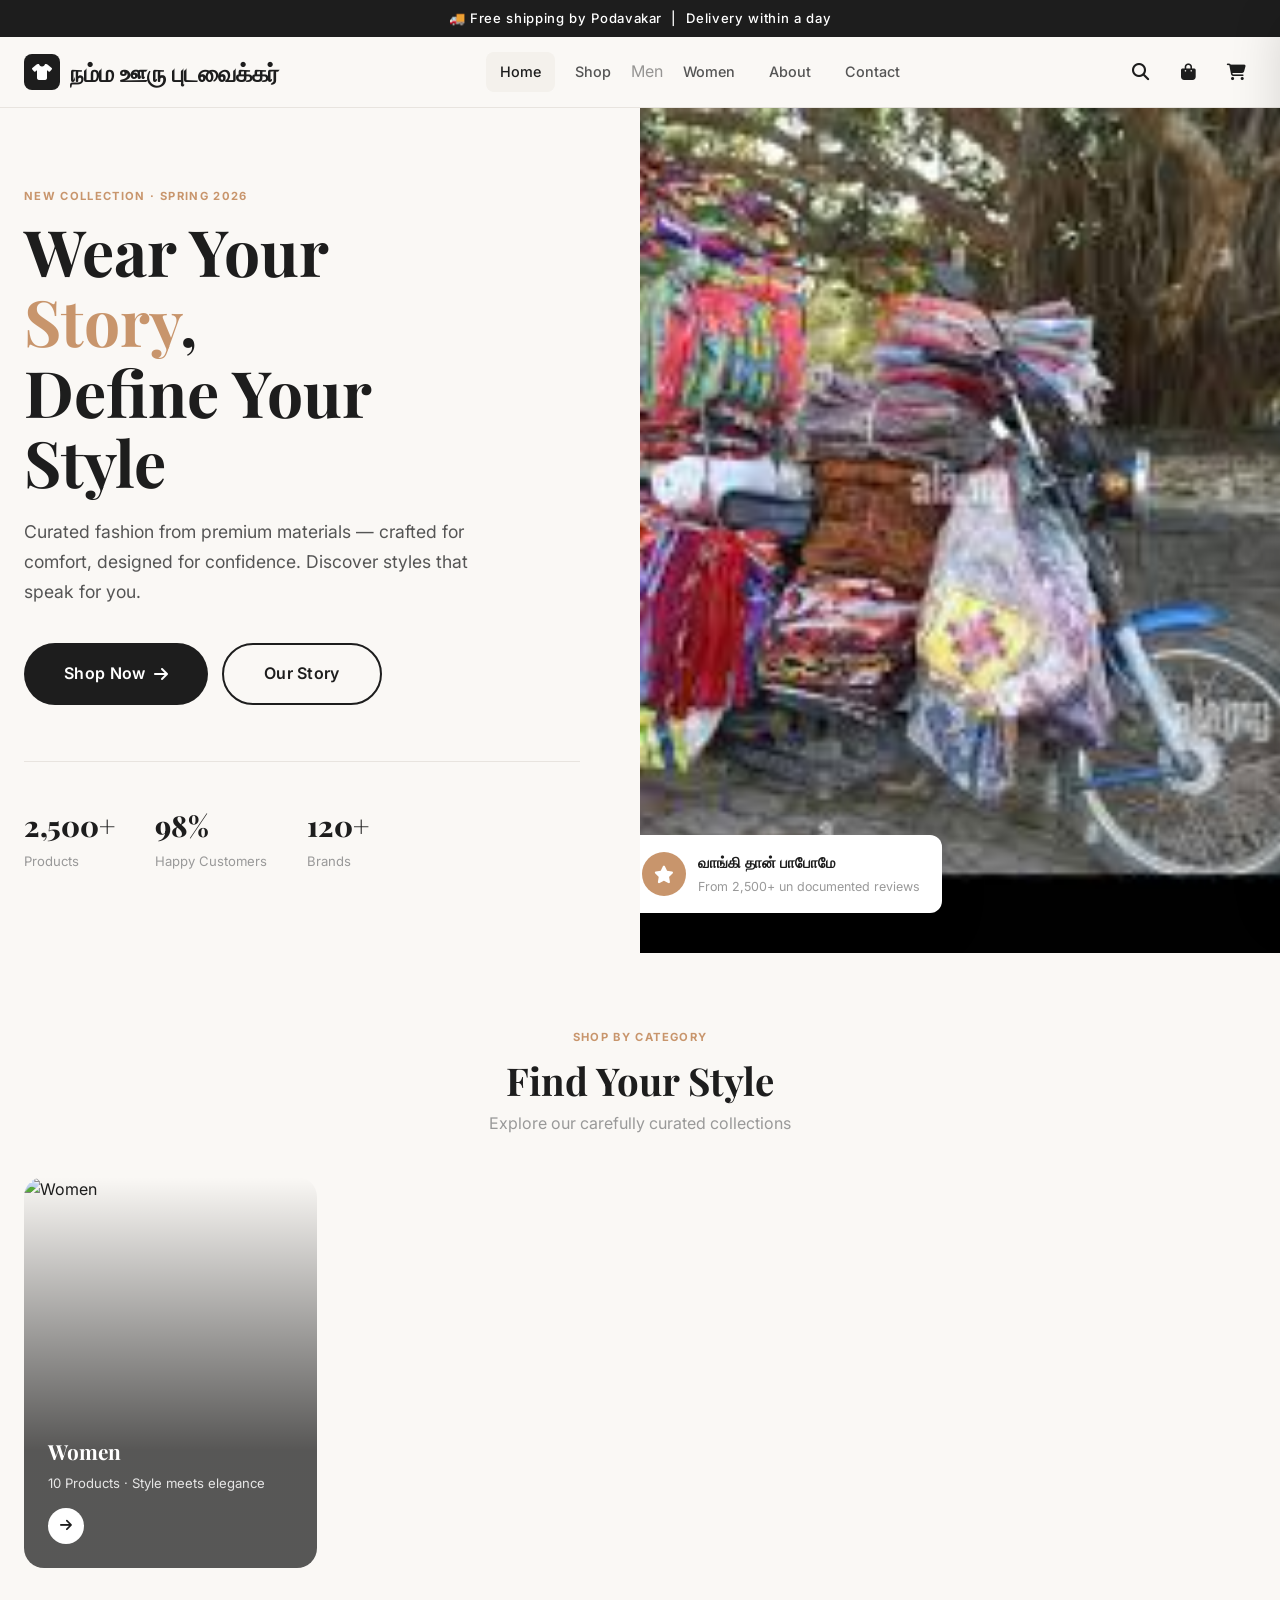
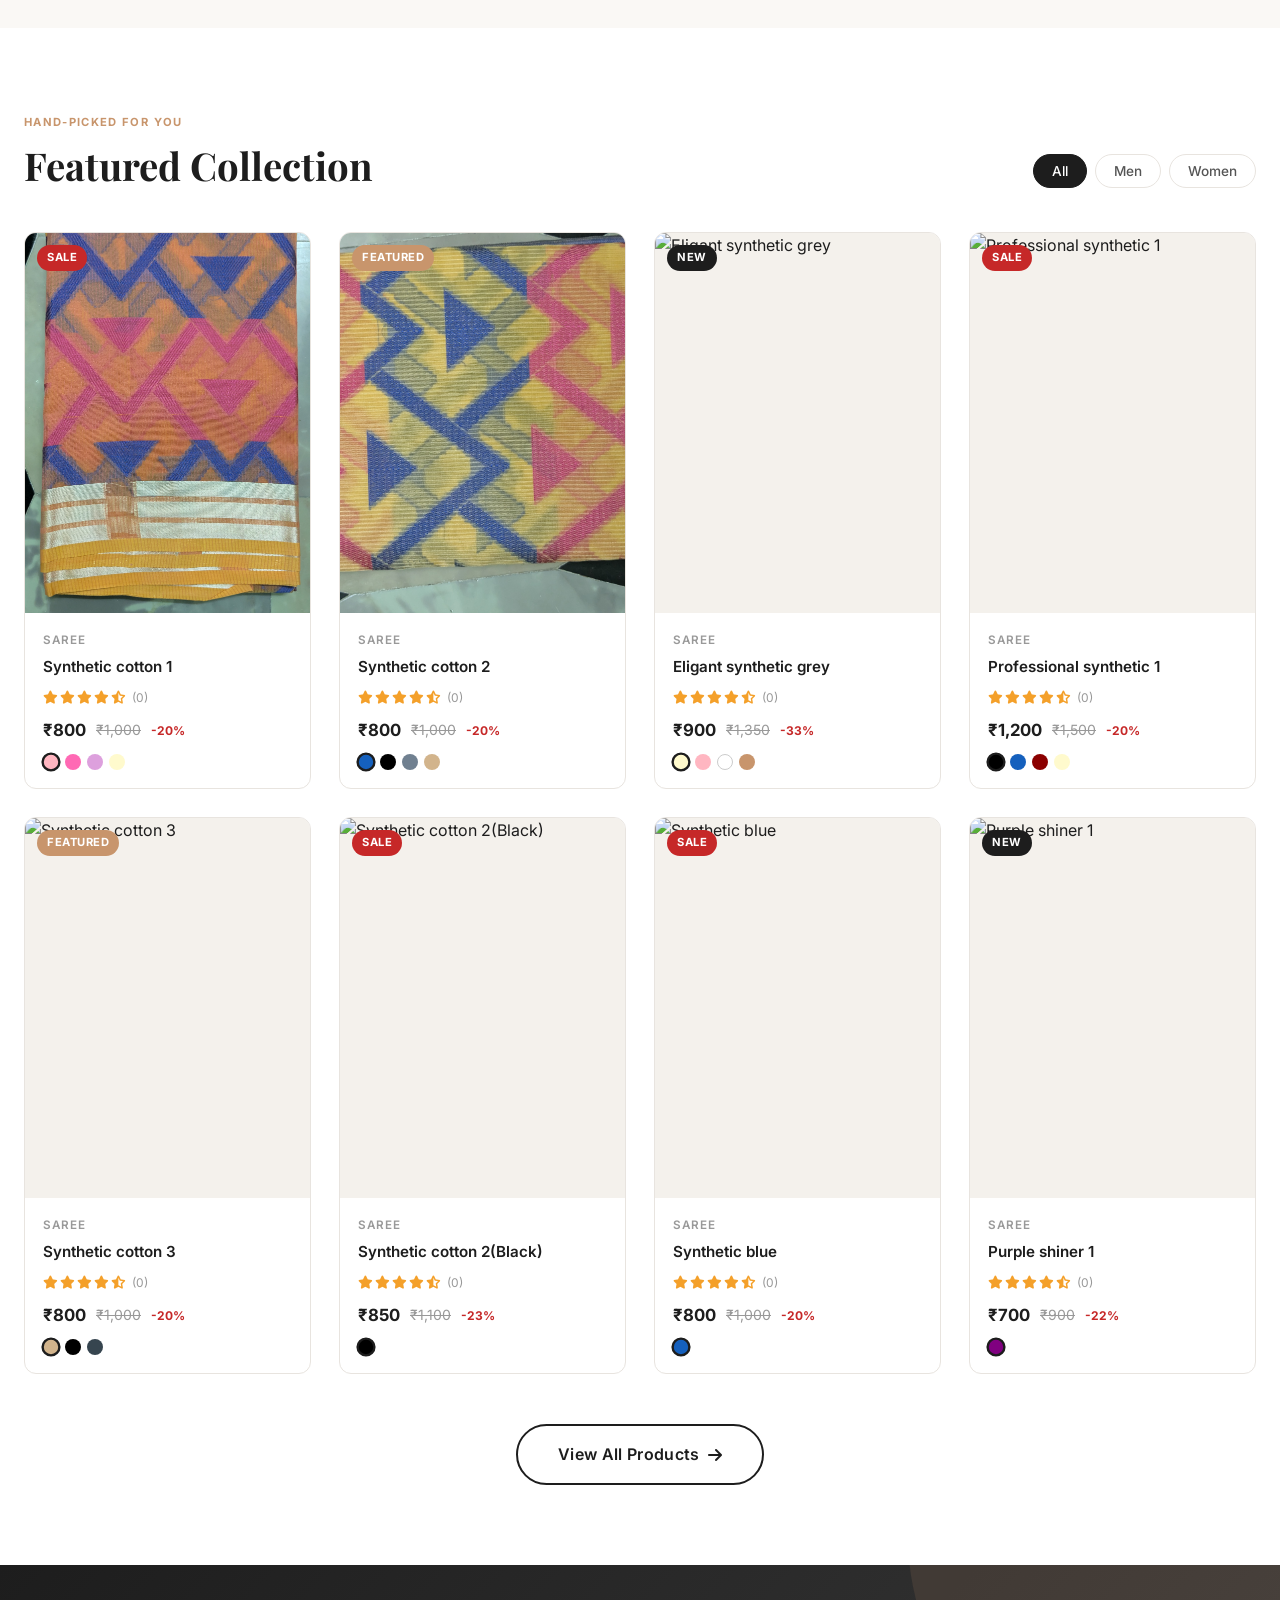
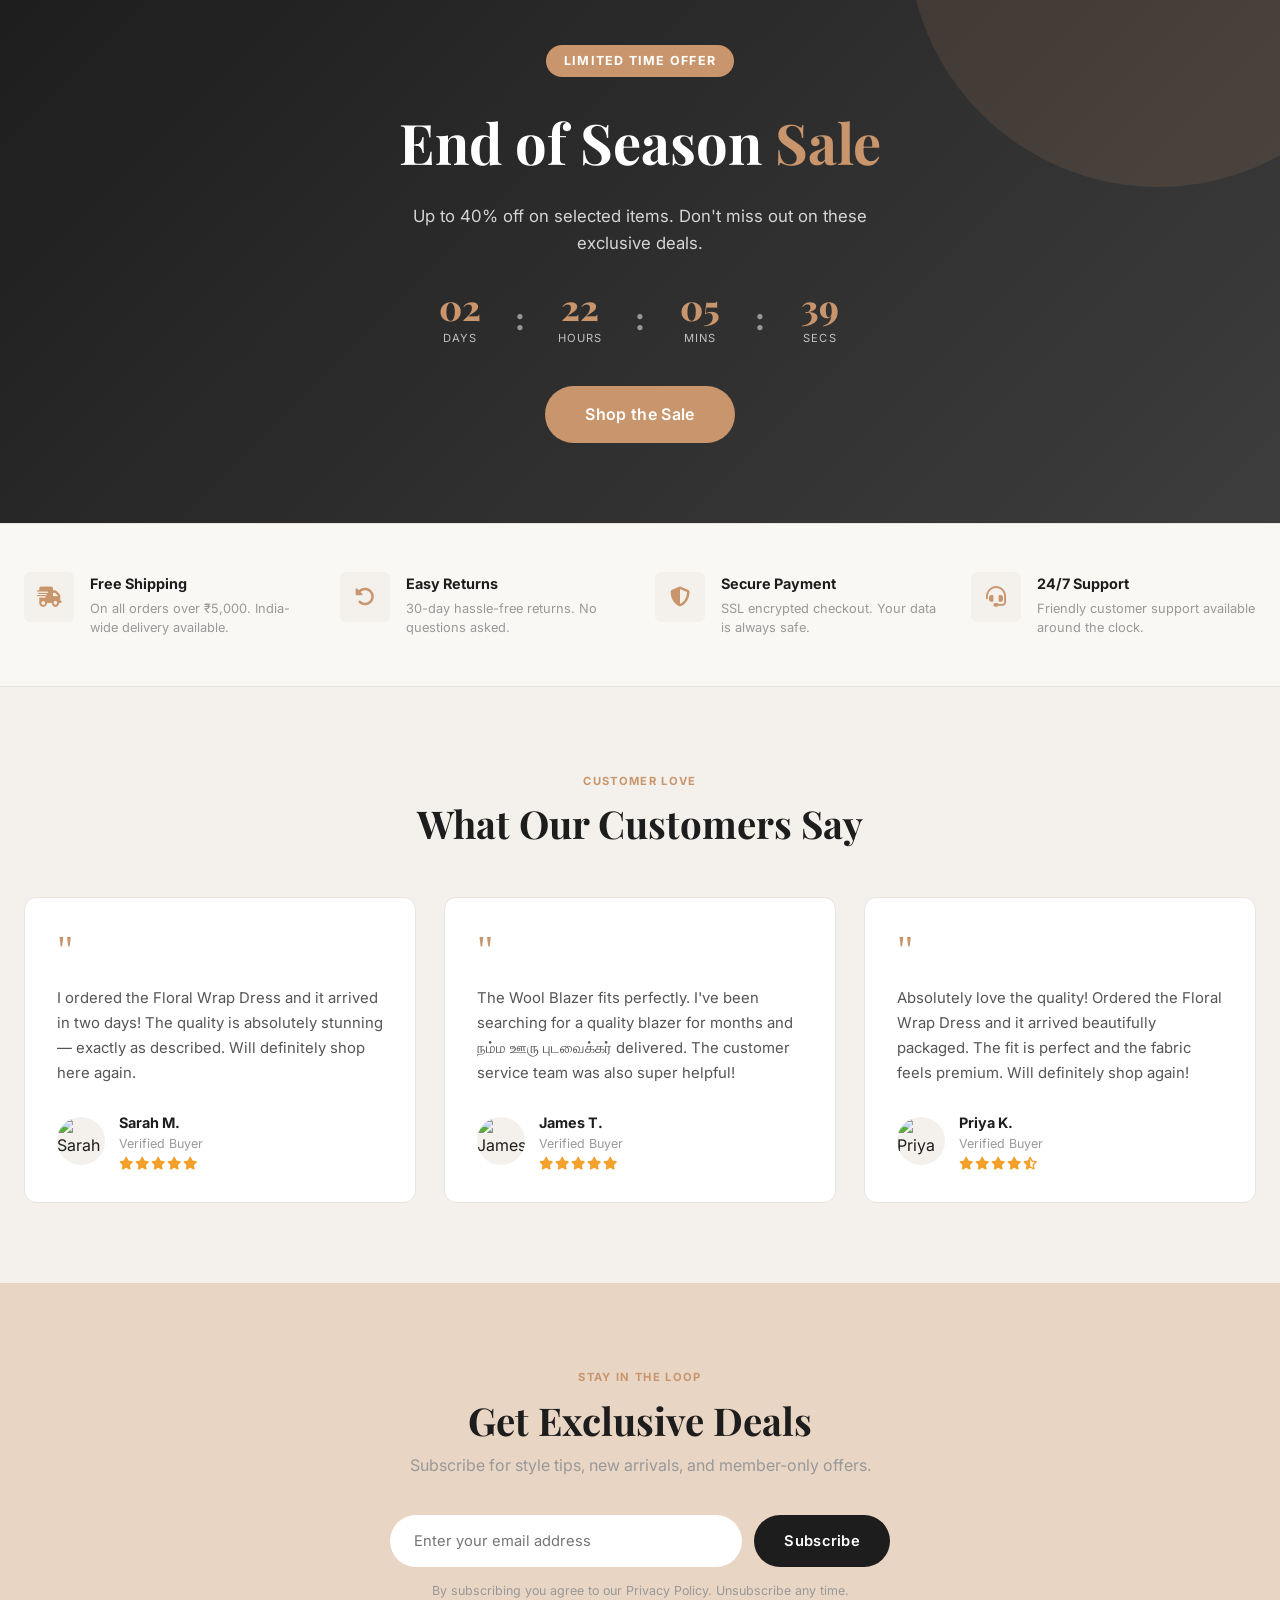
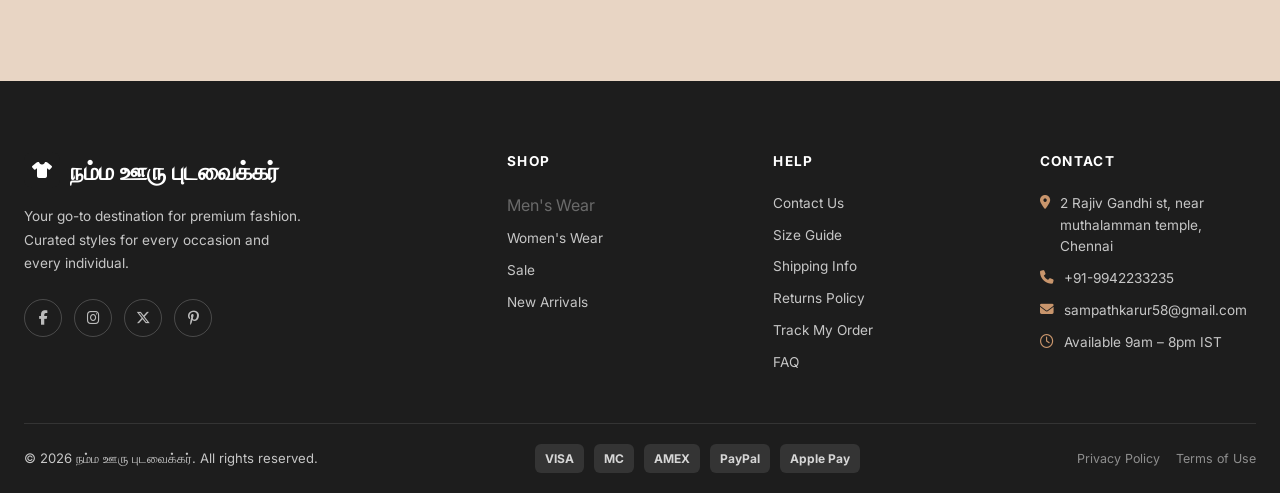
==== commit c1de0b61: "my second commit" ====
--- a/index.html
+++ b/index.html
@@ -3,12 +3,12 @@
 <head>
   <meta charset="UTF-8">
   <meta name="viewport" content="width=device-width, initial-scale=1.0">
-  <meta name="description" content="Namma Ooru Podavakar — Premium fashion for men and women. Shop the latest trends with free shipping over ₹5,000.">
+  <meta name="description" content="நம்ம ஊரு புடவைக்கர் — Premium fashion for men and women. Shop the latest trends with free shipping over ₹5,000.">
   <meta name="keywords" content="fashion, clothing, men, women, online shop">
-  <meta property="og:title" content="Namma Ooru Podavakar — Wear Your Story">
+  <meta property="og:title" content="நம்ம ஊரு புடவைக்கர் — Wear Your Story">
   <meta property="og:description" content="Premium clothing for every style and occasion.">
   <meta property="og:type" content="website">
-  <title>Namma Ooru Podavakar — Wear Your Story</title>
+  <title>நம்ம ஊரு புடவைக்கர் — Wear Your Story</title>
   <!-- Fonts -->
   <link rel="preconnect" href="https://fonts.googleapis.com">
   <link rel="preconnect" href="https://fonts.gstatic.com" crossorigin>
@@ -31,12 +31,12 @@
     <div class="header-inner">
       <a href="index.html" class="logo">
         <div class="logo-icon"><i class="fa-solid fa-shirt"></i></div>
-        Namma Ooru Podavakar
+        நம்ம ஊரு புடவைக்கர்
       </a>
       <nav class="main-nav" id="mainNav">
         <a href="index.html">Home</a>
         <a href="shop.html">Shop</a>
-        <a href="shop.html?cat=men">Men</a>
+        <span style="pointer-events:none;opacity:0.45;cursor:default;">Men</span>
         <a href="shop.html?cat=women">Women</a>
         <a href="about.html">About</a>
         <a href="contact.html">Contact</a>
@@ -98,12 +98,27 @@
       </div>
     </div>
     <div class="hero-image">
-      <img src="images/main_page.jpg" alt="Fashion model" loading="eager">
+      <img id="heroMainImg" src="images/main_page.jpg" alt="Fashion model" loading="eager" style="transition:opacity .6s ease;">
+      <script>
+        (function() {
+          var imgs = ["images/main_page.jpg", "images/main_page_1.jpg"];
+          var i = 0;
+          var el = document.getElementById("heroMainImg");
+          setInterval(function() {
+            el.style.opacity = "0";
+            setTimeout(function() {
+              i = (i + 1) % imgs.length;
+              el.src = imgs[i];
+              el.style.opacity = "1";
+            }, 600);
+          }, 5000);
+        })();
+      </script>
       <div class="hero-image-badge">
         <div class="badge-icon"><i class="fa-solid fa-star"></i></div>
         <div>
-          <strong>4.9 / 5 Rating</strong>
-          <span>From 12,000+ reviews</span>
+          <strong>வாங்கி தான் பாபோமே</strong>
+          <span>From 2,500+ un documented reviews</span>
         </div>
       </div>
     </div>
@@ -224,7 +239,7 @@
       </div>
       <div class="testimonial-card">
         <div class="testimonial-quote">"</div>
-        <p class="testimonial-text">The Wool Blazer fits perfectly. I've been searching for a quality blazer for months and Namma Ooru Podavakar delivered. The customer service team was also super helpful!</p>
+        <p class="testimonial-text">The Wool Blazer fits perfectly. I've been searching for a quality blazer for months and நம்ம ஊரு புடவைக்கர் delivered. The customer service team was also super helpful!</p>
         <div class="testimonial-author">
           <img src="https://images.unsplash.com/photo-1500648767791-00dcc994a43e?w=100&q=80" alt="James T." class="testimonial-avatar">
           <div>
@@ -269,7 +284,7 @@
   <div class="container">
     <div class="footer-grid">
       <div class="footer-brand">
-        <a href="index.html" class="logo"><div class="logo-icon"><i class="fa-solid fa-shirt"></i></div>Namma Ooru Podavakar</a>
+        <a href="index.html" class="logo"><div class="logo-icon"><i class="fa-solid fa-shirt"></i></div>நம்ம ஊரு புடவைக்கர்</a>
         <p class="footer-desc">Your go-to destination for premium fashion. Curated styles for every occasion and every individual.</p>
         <div class="footer-social">
           <a class="social-btn" href="#" aria-label="Facebook"><i class="fa-brands fa-facebook-f"></i></a>
@@ -281,7 +296,7 @@
       <div class="footer-col">
         <h4>Shop</h4>
         <div class="footer-links">
-          <a href="shop.html?cat=men">Men's Wear</a>
+          <span style="pointer-events:none;opacity:0.45;cursor:default;">Men's Wear</span>
           <a href="shop.html?cat=women">Women's Wear</a>
           <a href="shop.html?filter=sale">Sale</a>
           <a href="shop.html?filter=new">New Arrivals</a>
@@ -307,7 +322,7 @@
       </div>
     </div>
     <div class="footer-bottom">
-      <span>© 2026 Namma Ooru Podavakar. All rights reserved.</span>
+      <span>© 2026 நம்ம ஊரு புடவைக்கர். All rights reserved.</span>
       <div class="footer-payment">
         <span class="payment-icon">VISA</span>
         <span class="payment-icon">MC</span>
--- a/css/style.css
+++ b/css/style.css
@@ -447,8 +447,9 @@
   height: 100%;
   object-fit: cover;
   transition: transform .4s ease;
-}
-.product-card:hover .product-card-image img { transform: scale(1.07); }
+  cursor: zoom-in;
+}
+.product-card:hover .product-card-image img { transform: scale(1.5); }
 
 .product-badge {
   position: absolute;
@@ -931,7 +932,7 @@
   aspect-ratio: 3/4;
   margin-bottom: 14px;
 }
-.gallery-main img { width: 100%; height: 100%; object-fit: cover; }
+.gallery-main img { width: 100%; height: 100%; object-fit: cover; cursor: zoom-in; transition: transform 0s; }
 .gallery-thumbs { display: flex; gap: 10px; }
 .gallery-thumb {
   width: 80px;
